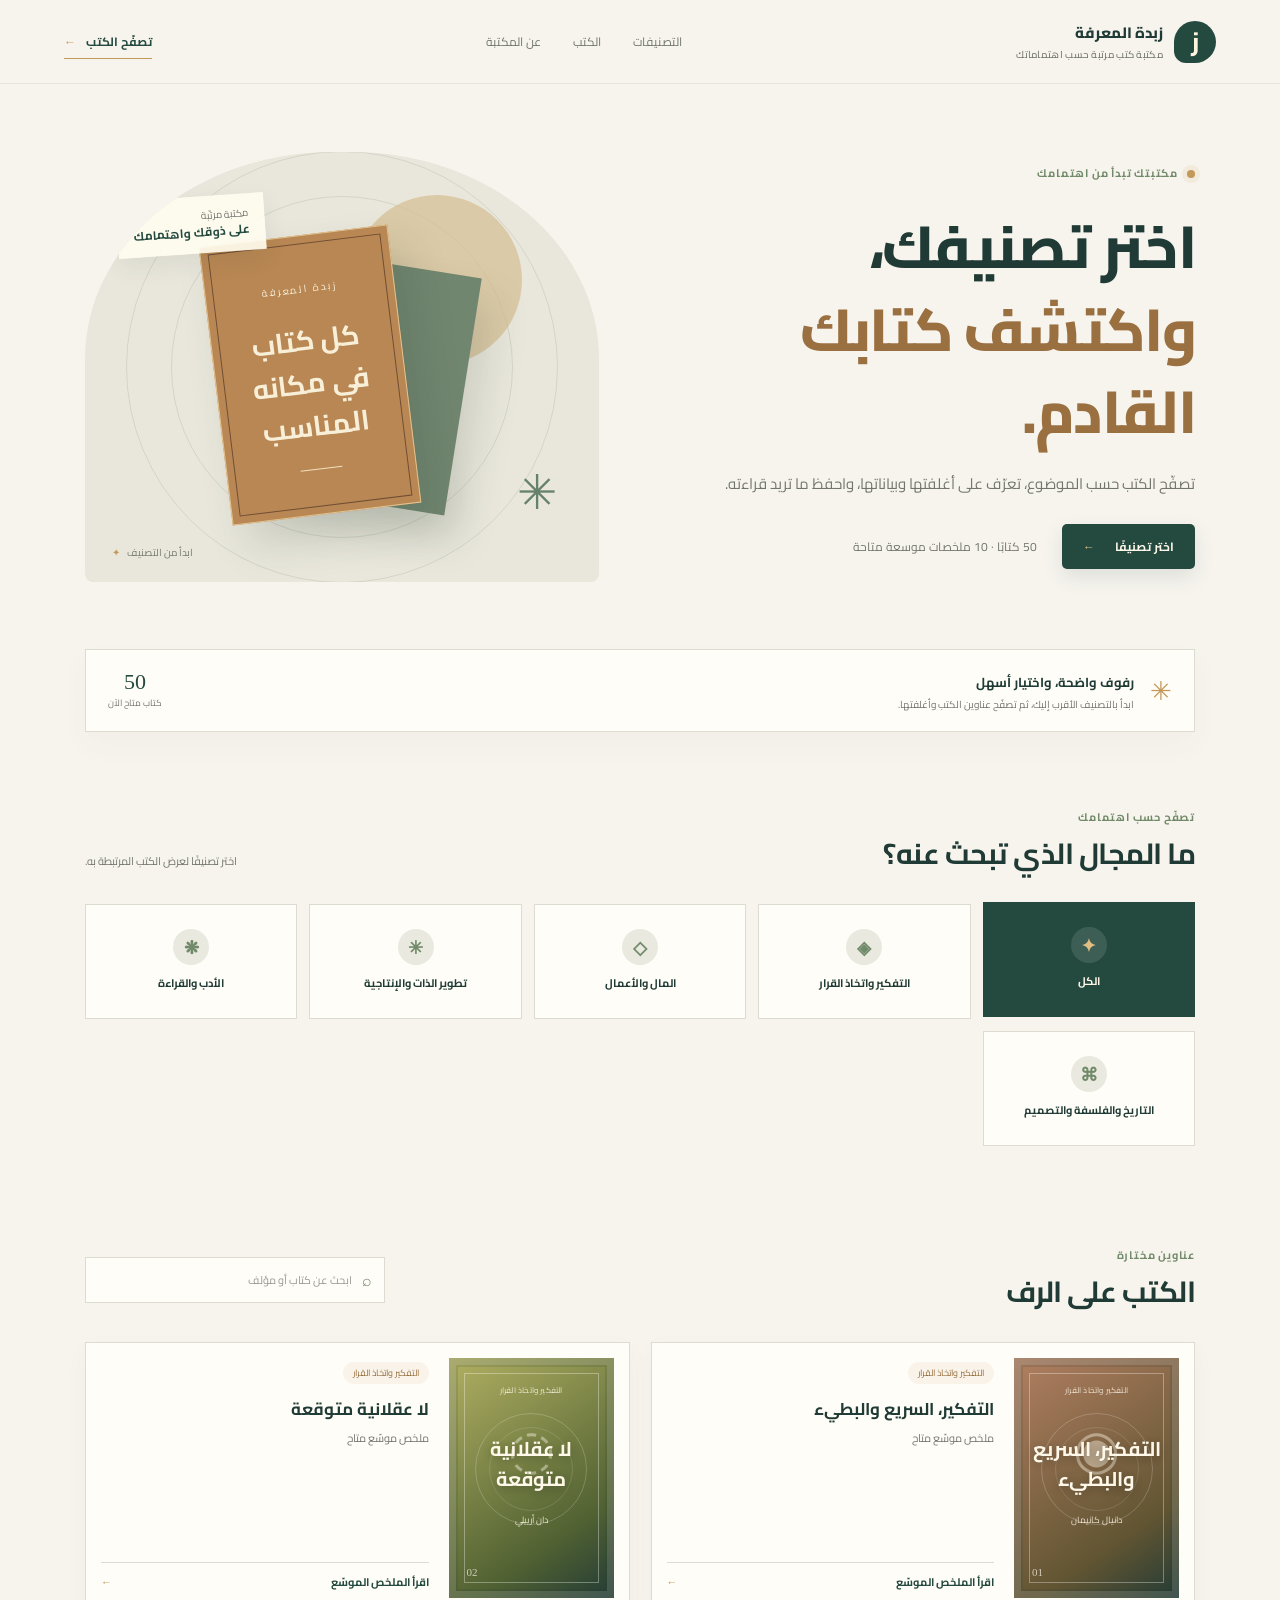
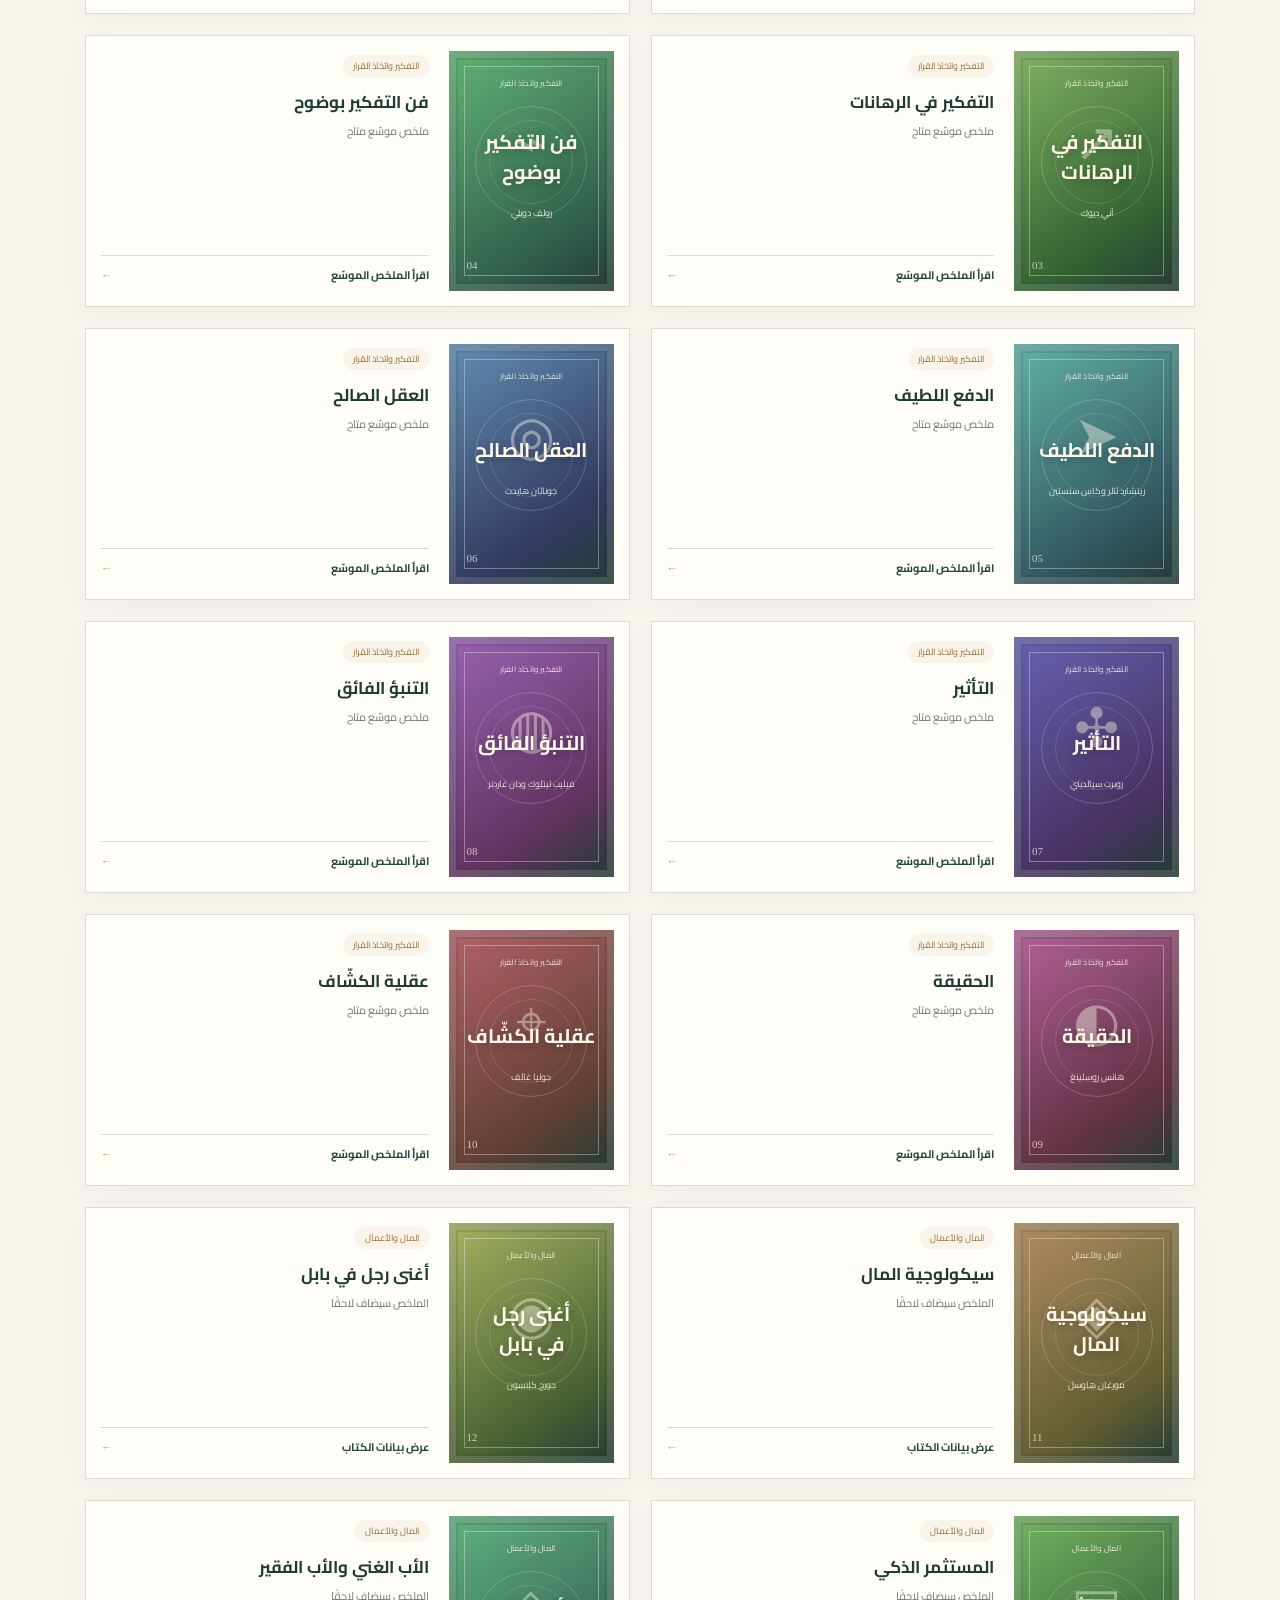
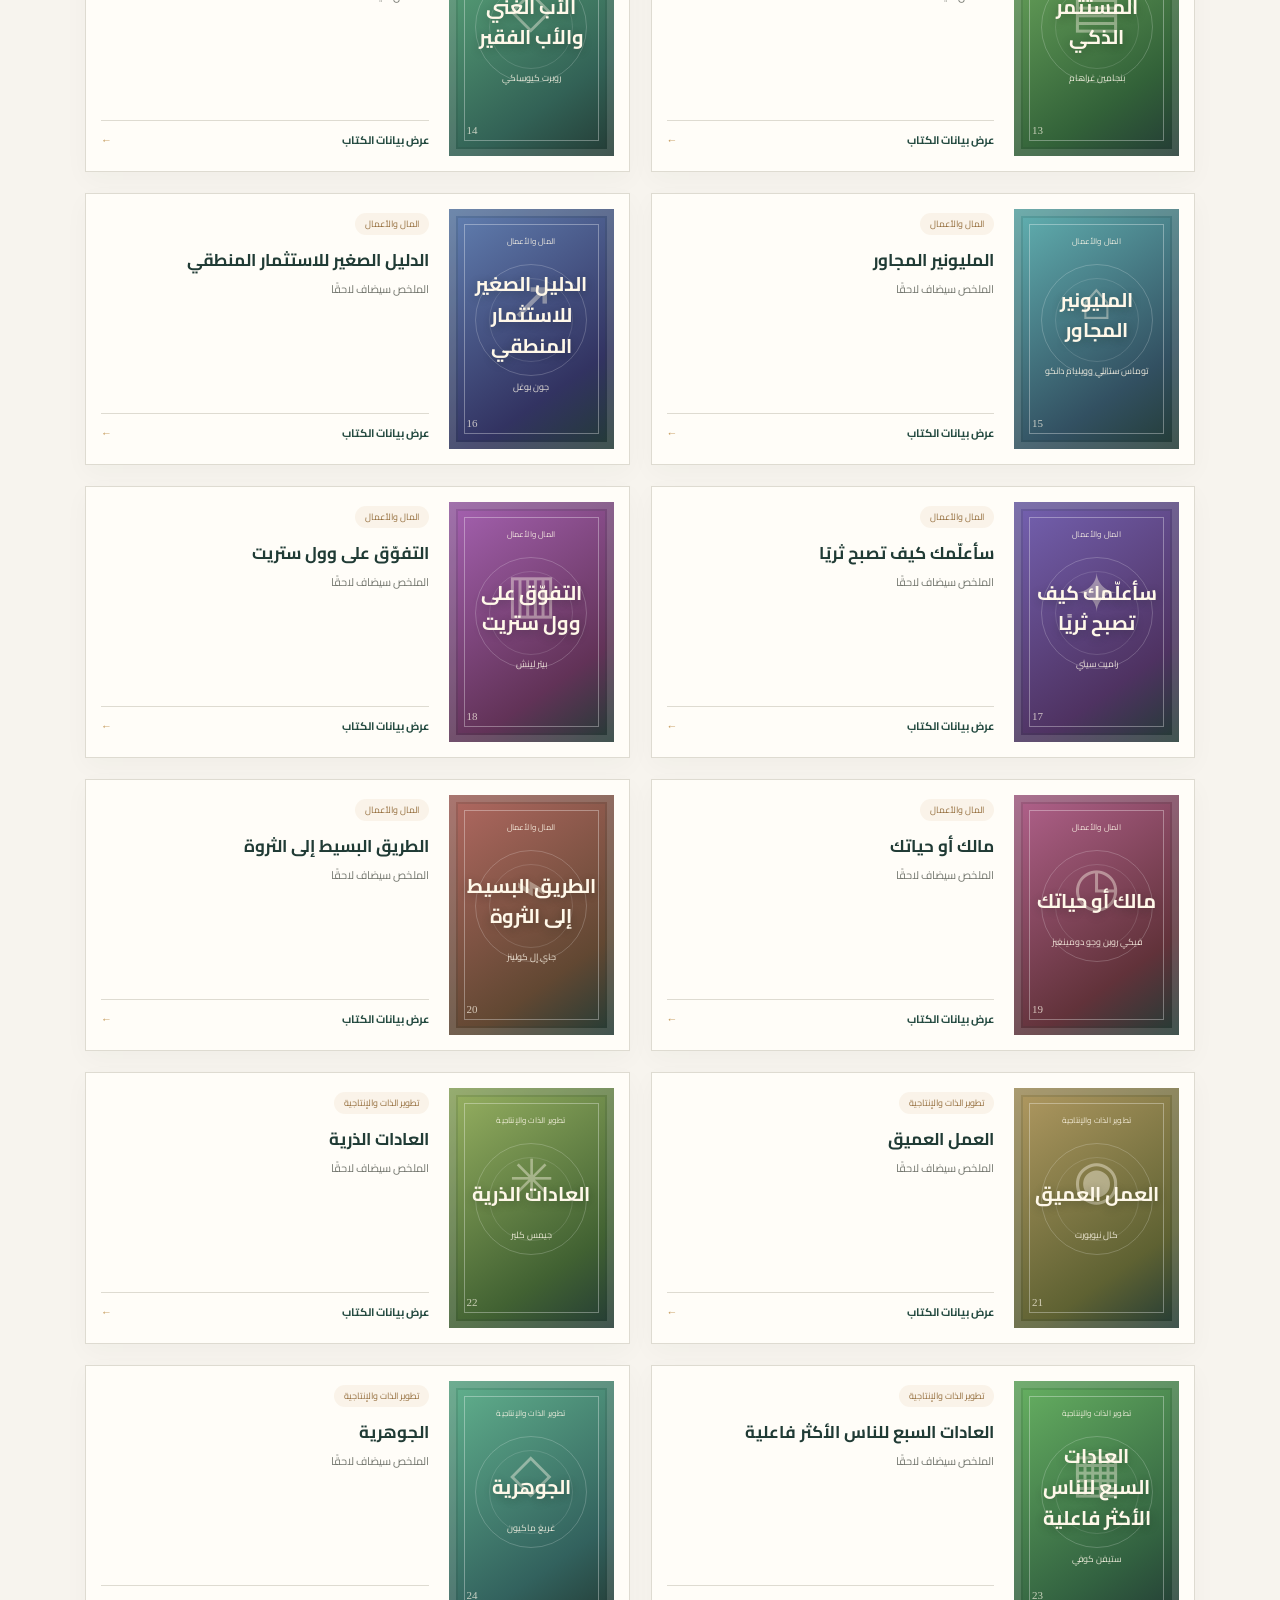
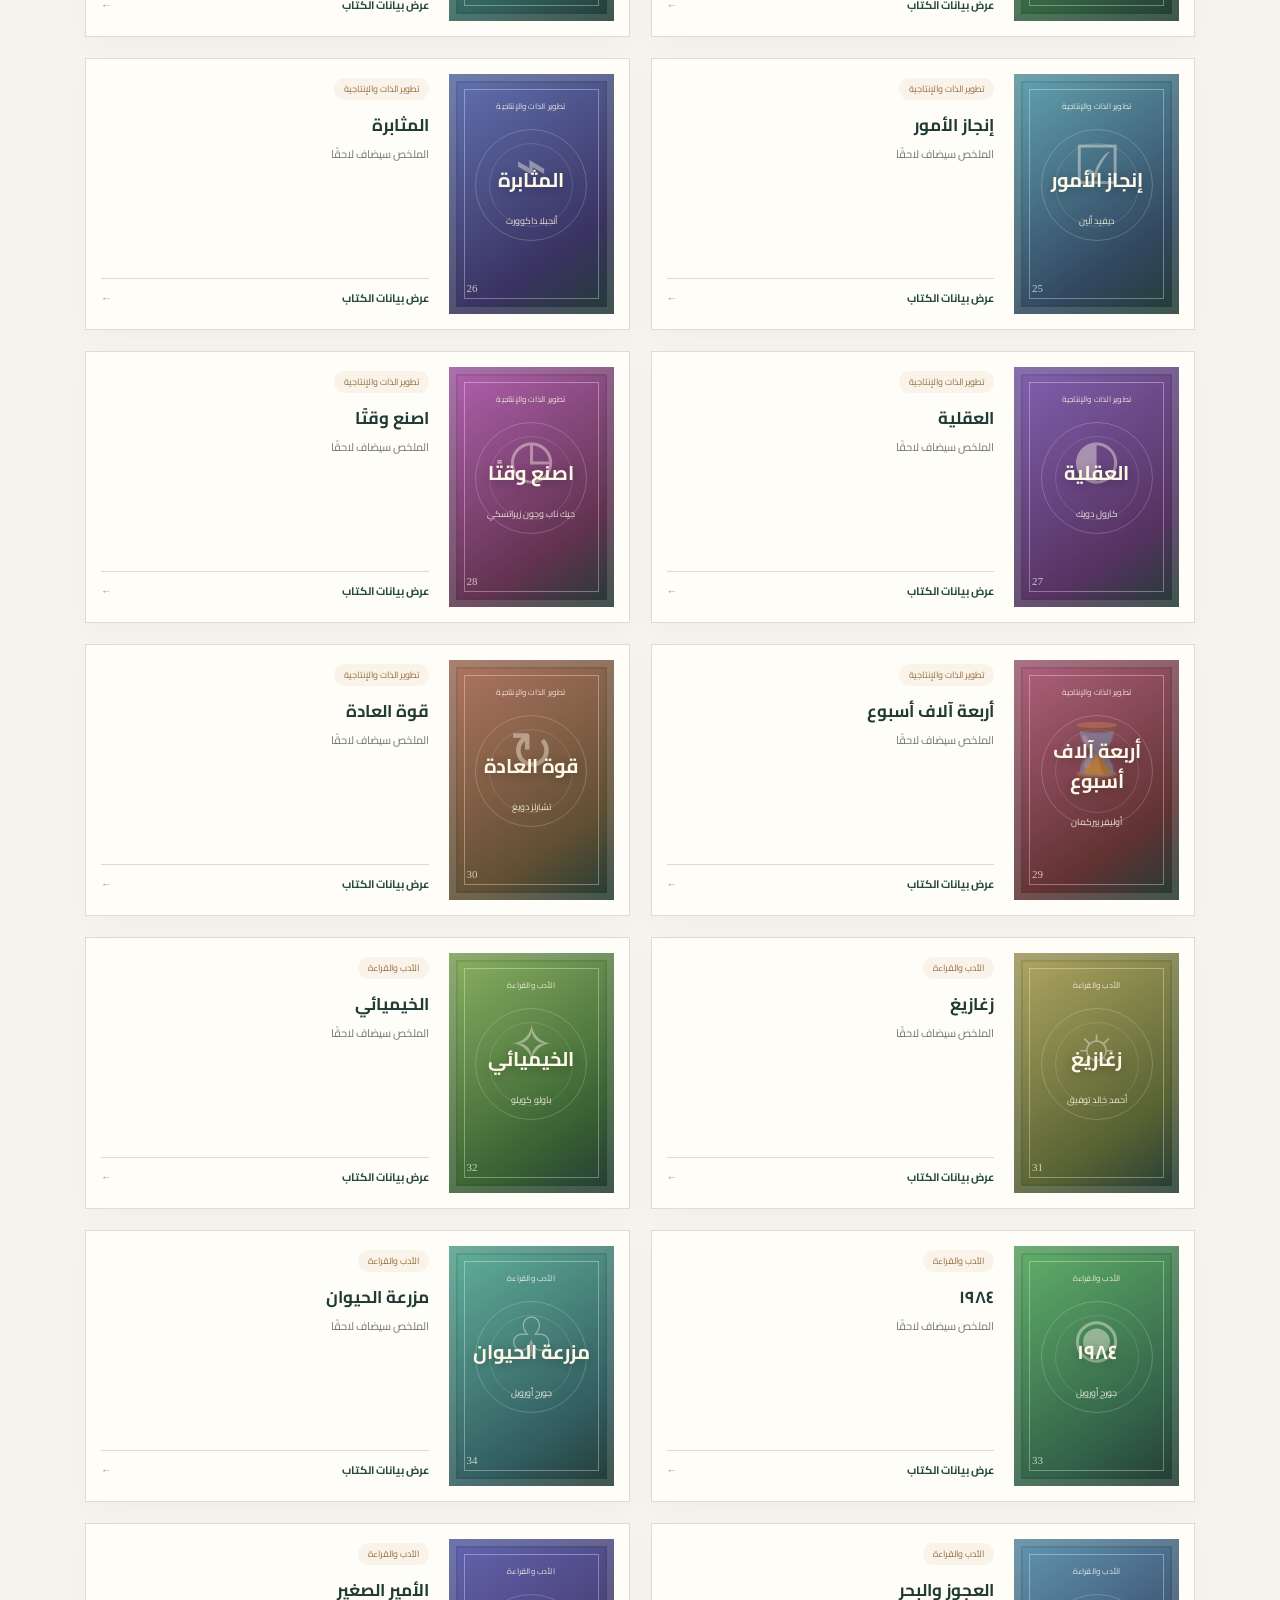
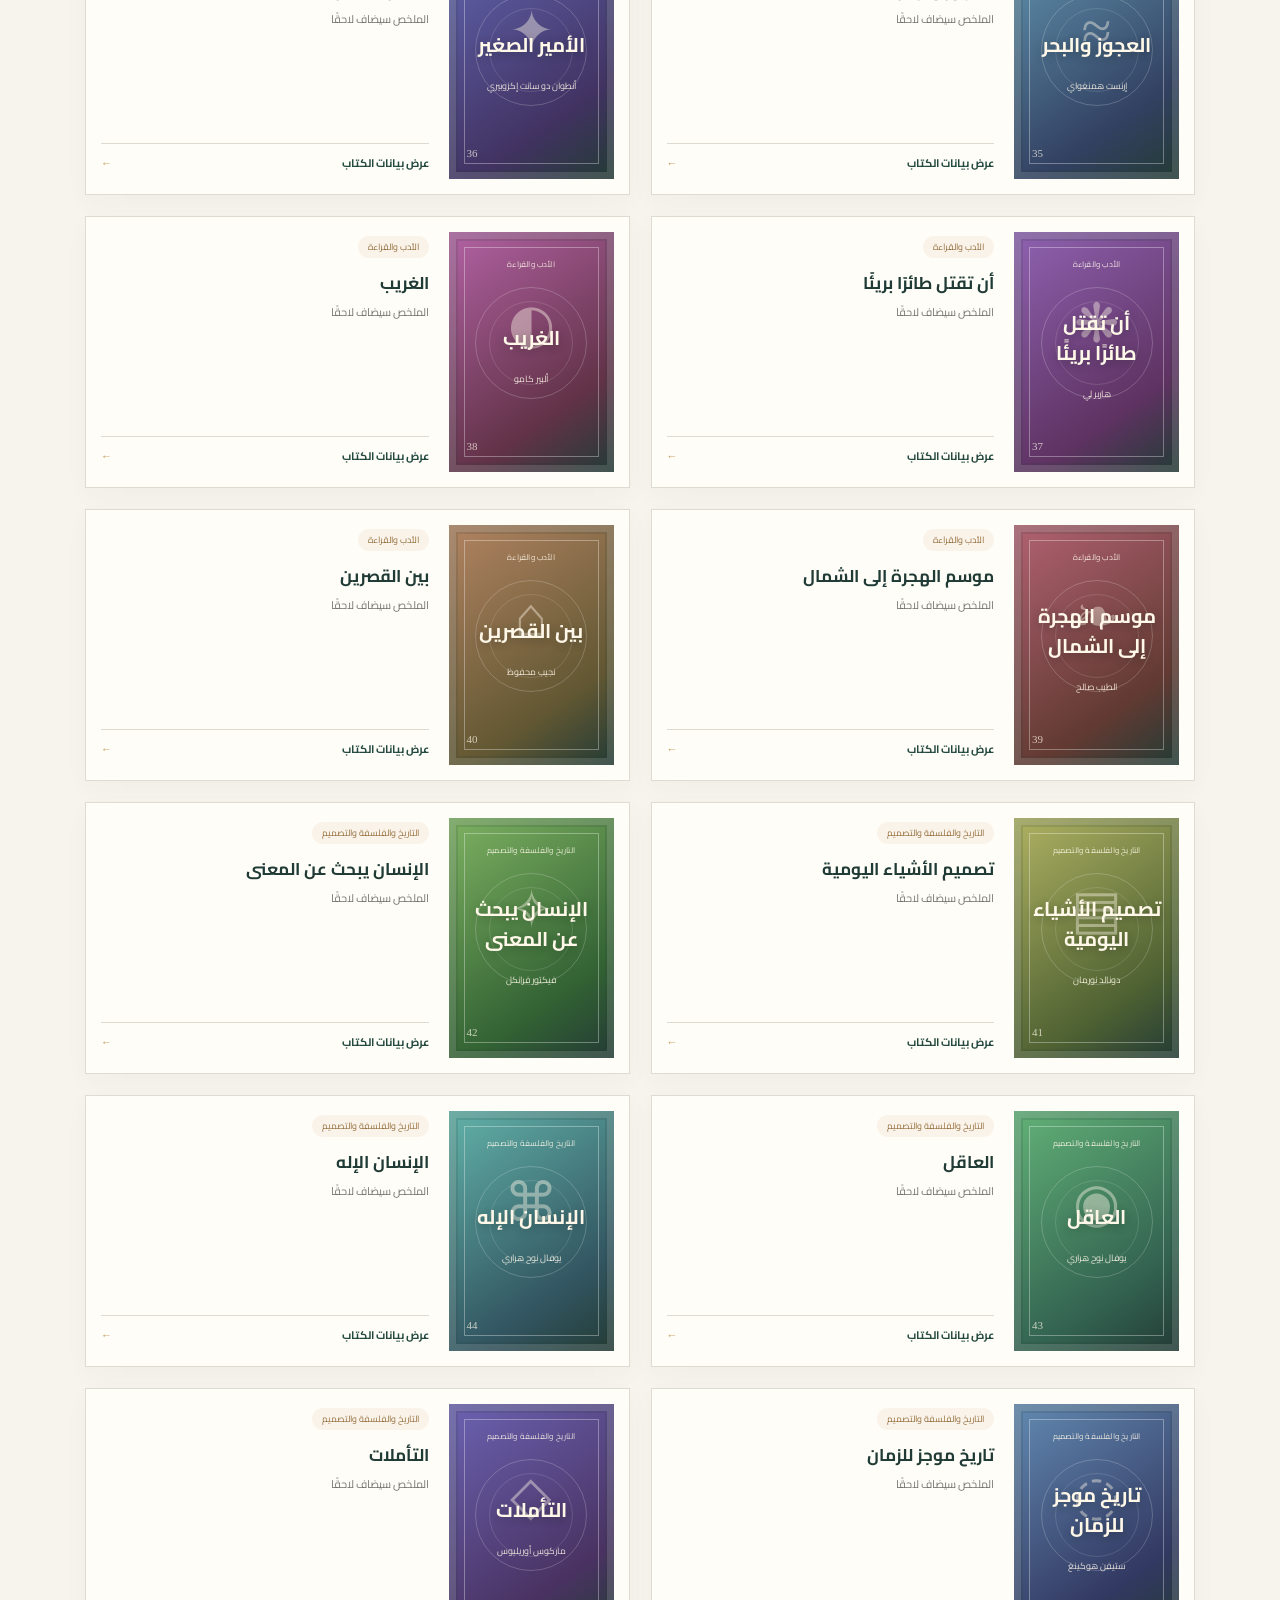
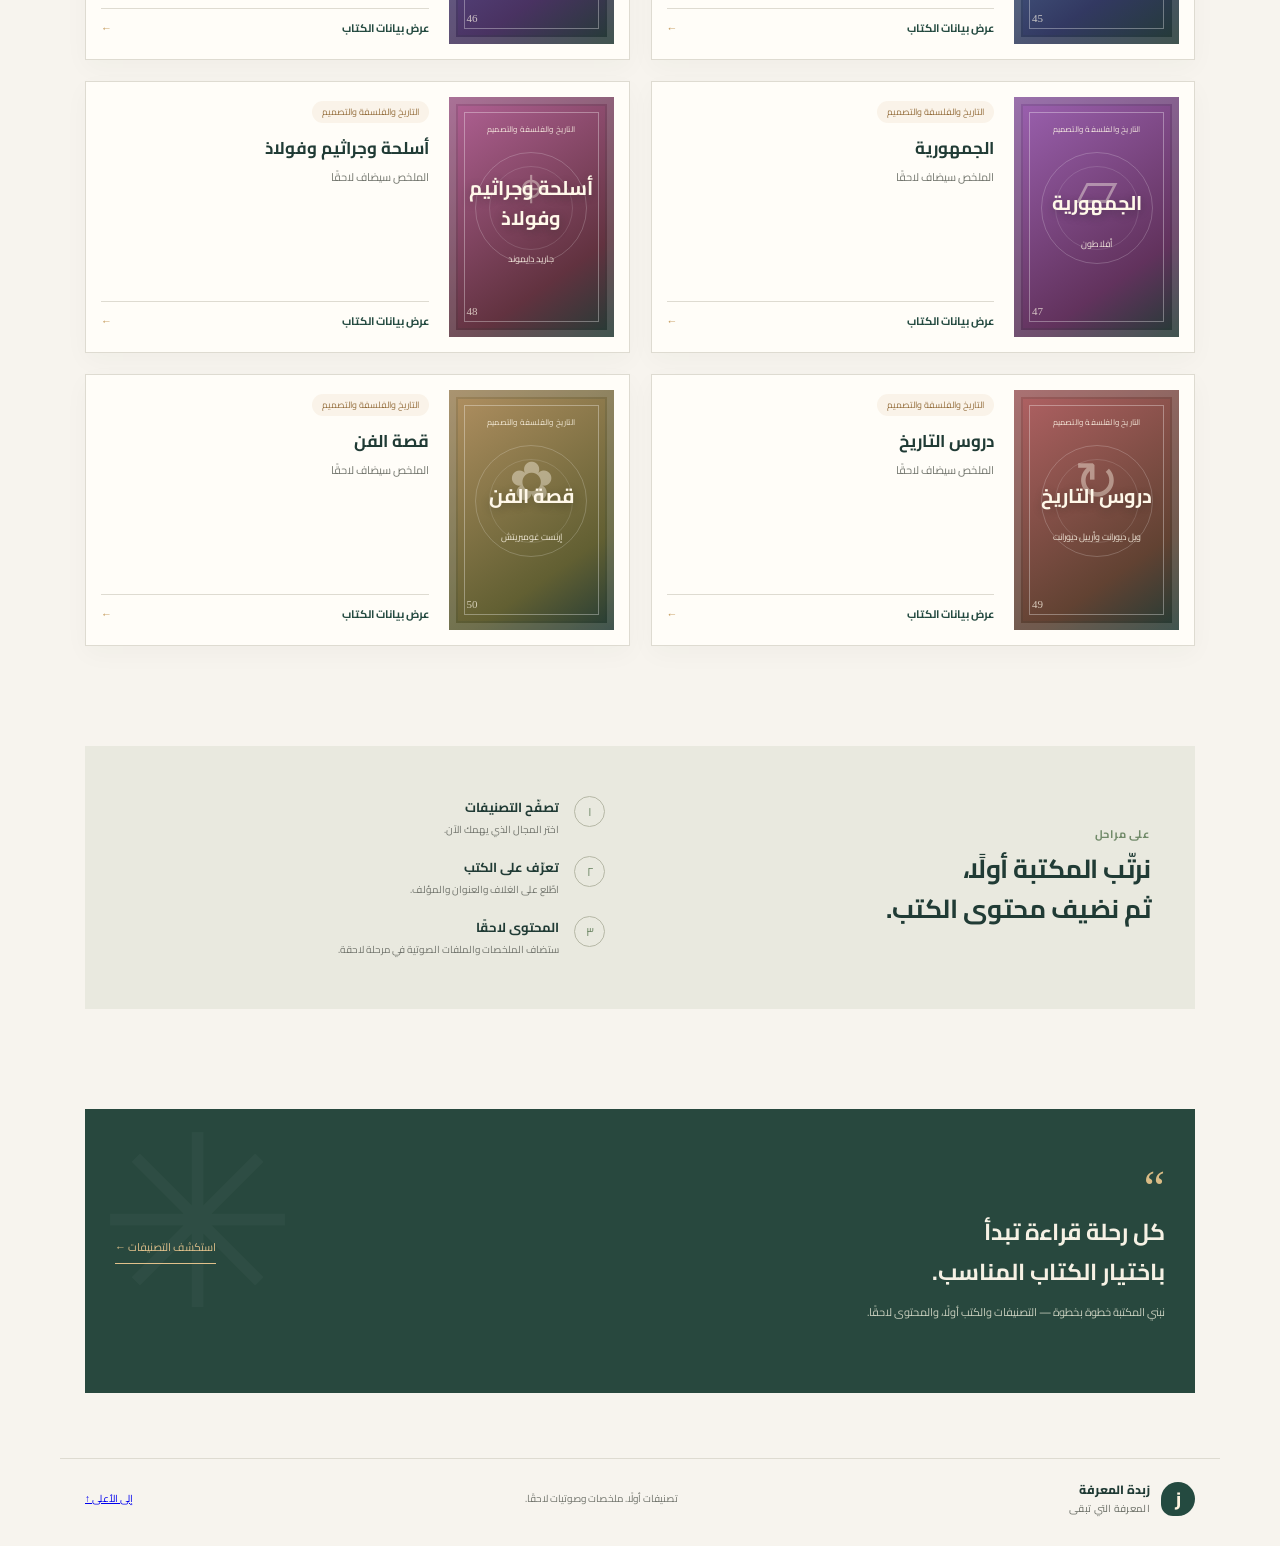
==== index.html @ 7c3dcce1 "Show completed first-category summaries" ====
<!doctype html>
<html lang="ar" dir="rtl">
<head>
<meta charset="utf-8"><meta name="viewport" content="width=device-width, initial-scale=1">
<meta name="theme-color" content="#f7f4ee"><meta name="description" content="تصفّح الكتب حسب التصنيف. مكتبة تضم 50 كتابًا، مع خلاصات موسعة ومساحات للتعلّم والتطبيق.">
<title>زبدة المعرفة | مكتبة الكتب</title><link rel="stylesheet" href="new-version/style.css?v=7">
</head>
<body>
<header class="site-header"><a class="brand" href="#" aria-label="زبدة المعرفة"><span class="brand-icon">ز</span><span>زبدة المعرفة<small>مكتبة كتب مرتبة حسب اهتماماتك</small></span></a><nav><a href="#categories">التصنيفات</a><a href="#library">الكتب</a><a href="#about">عن المكتبة</a></nav><a class="header-cta" href="#categories">تصفّح الكتب <span>←</span></a></header>
<main>
<section class="hero catalog-hero"><div class="hero-copy"><div class="eyebrow"><i></i> مكتبتك تبدأ من اهتمامك</div><h1>اختر تصنيفك،<br><em>واكتشف كتابك القادم.</em></h1><p>تصفّح الكتب حسب الموضوع، تعرّف على أغلفتها وبياناتها، واحفظ ما تريد قراءته.</p><div class="hero-actions"><a class="button primary" href="#categories">اختر تصنيفًا <span>←</span></a><span class="quiet-link">50 كتابًا · 10 ملخصات موسعة متاحة</span></div></div><div class="hero-visual" aria-label="كتب مصنّفة"><div class="sun"></div><div class="floating-note">مكتبة مرتّبة<br><b>على ذوقك واهتمامك</b></div><div class="book book-back"><span>اكتشف فكرة جديدة</span></div><div class="book book-front"><small>زبدة المعرفة</small><b>كل كتاب<br>في مكانه<br>المناسب</b><i></i></div><div class="plant">✳</div><div class="visual-caption">ابدأ من التصنيف <span>✦</span></div></div></section>
<section class="catalog-intro"><span class="intro-mark">✳</span><div><b>رفوف واضحة، واختيار أسهل</b><p>ابدأ بالتصنيف الأقرب إليك، ثم تصفّح عناوين الكتب وأغلفتها.</p></div><span class="catalog-count"><strong id="booksCount">50</strong><small>كتاب متاح الآن</small></span></section>
<section id="categories" class="categories section"><div class="section-heading"><div><div class="eyebrow">تصفّح حسب اهتمامك</div><h2>ما المجال الذي تبحث عنه؟</h2></div><p>اختر تصنيفًا لعرض الكتب المرتبطة به.</p></div><div id="categoryFilters" class="category-filters"></div></section>
<section id="catalogSection" class="library section"><div class="section-heading library-heading"><div><div class="eyebrow">عناوين مختارة</div><h2>الكتب على الرف</h2></div><label class="search-box"><span>⌕</span><input id="searchBooks" type="search" placeholder="ابحث عن كتاب أو مؤلف" aria-label="ابحث عن كتاب أو مؤلف"></label></div><div id="bookGrid" class="book-grid"></div></section>
<section id="method" class="method section"><div class="method-title"><div class="eyebrow">على مراحل</div><h2>نرتّب المكتبة أولًا،<br>ثم نضيف محتوى الكتب.</h2></div><div class="steps"><article><span>١</span><div><h3>تصفّح التصنيفات</h3><p>اختر المجال الذي يهمك الآن.</p></div></article><article><span>٢</span><div><h3>تعرّف على الكتب</h3><p>اطّلع على الغلاف والعنوان والمؤلف.</p></div></article><article><span>٣</span><div><h3>المحتوى لاحقًا</h3><p>ستضاف الملخصات والملفات الصوتية في مرحلة لاحقة.</p></div></article></div></section>
<section id="bookDetail" class="detail section hidden"><button id="backBtn" class="back">→ العودة إلى الكتب</button><div id="detailContent"></div></section>
<section id="about" class="closing"><div><span>“</span><h2>كل رحلة قراءة تبدأ<br>باختيار الكتاب المناسب.</h2><p>نبني المكتبة خطوة بخطوة — التصنيفات والكتب أولًا، والمحتوى لاحقًا.</p></div><a href="#categories">استكشف التصنيفات ←</a></section>
</main><footer><a class="brand" href="#"><span class="brand-icon">ز</span><span>زبدة المعرفة<small>المعرفة التي تبقى</small></span></a><span>تصنيفات أولًا. ملخصات وصوتيات لاحقًا.</span><a href="#">إلى الأعلى ↑</a></footer><script src="new-version/app.js?v=8"></script></body></html>
---- new-version/style.css ----
@import url('https://fonts.googleapis.com/css2?family=Cairo:wght@400;500;600;700;800;900&display=swap');
:root{--paper:#f7f4ee;--ink:#203b35;--forest:#244a40;--moss:#718a69;--gold:#c39858;--rose:#d9b6a1;--muted:#72756d;--line:#dedbd1;--white:#fffdf8}
*{box-sizing:border-box}html{scroll-behavior:smooth}body{margin:0;background:var(--paper);color:var(--ink);font-family:'Cairo',Tahoma,sans-serif;line-height:1.75}.site-header{height:84px;padding:0 max(calc((100vw - 1160px)/2),5vw);display:flex;align-items:center;justify-content:space-between;background:#f7f4eef2;border-bottom:1px solid #dedbd199;position:sticky;top:0;z-index:5;backdrop-filter:blur(14px)}.brand{display:flex;align-items:center;gap:11px;text-decoration:none;color:var(--ink);font-weight:800;font-size:15px}.brand small{display:block;font-size:10px;font-weight:500;color:var(--muted);letter-spacing:.3px}.brand-icon{width:42px;height:42px;border-radius:50% 50% 50% 12px;background:var(--forest);color:#fff4df;display:grid;place-items:center;font-size:24px}.site-header nav{display:flex;gap:32px}.site-header nav a,.quiet-link{font-size:12px;color:var(--muted);text-decoration:none}.site-header nav a:hover,.quiet-link:hover{color:var(--forest)}.header-cta{font-size:12px;font-weight:700;color:var(--forest);text-decoration:none;border-bottom:1px solid var(--gold);padding:6px 0}.header-cta span{margin-right:7px;color:var(--gold)}main{max-width:1160px;margin:auto;padding:0 25px}.hero{min-height:560px;display:grid;grid-template-columns:1.04fr .96fr;align-items:center;gap:40px;padding:55px 0 50px}.eyebrow{font-size:11px;color:var(--moss);font-weight:700;letter-spacing:.8px}.hero .eyebrow{display:flex;align-items:center;gap:9px}.hero .eyebrow i{width:8px;height:8px;border-radius:50%;background:var(--gold);box-shadow:0 0 0 5px #c398581c}.hero h1{font-size:clamp(36px,5vw,59px);line-height:1.4;letter-spacing:-1.7px;margin:23px 0 12px;font-weight:800}.hero h1 em{font-style:normal;color:#9a7040}.hero-copy>p{font-size:15px;line-height:2;color:var(--muted);max-width:470px}.hero-actions{display:flex;align-items:center;gap:25px;margin-top:25px}.button{display:inline-flex;align-items:center;gap:20px;text-decoration:none;padding:12px 21px;border-radius:5px;font-size:12px;font-weight:700}.button.primary{background:var(--forest);color:#fff8ea;box-shadow:0 8px 20px #244a401e}.button.primary span{color:#e1bd82}.hero-note{display:flex;align-items:center;gap:12px;font-size:10px;color:var(--muted);margin-top:34px}.avatars{direction:ltr;display:flex;align-items:center;justify-content:center;width:76px;height:29px;border-radius:20px;background:#e8e4d8;color:var(--forest);font-weight:800;letter-spacing:4px;padding-left:4px}.hero-visual{height:430px;position:relative;display:grid;place-items:center;overflow:hidden;background:#e9e7dc;border-radius:48% 48% 8px 8px}.hero-visual:before,.hero-visual:after{content:"";position:absolute;border:1px solid #84917b38;border-radius:50%}.hero-visual:before{width:340px;height:340px}.hero-visual:after{width:430px;height:430px}.sun{position:absolute;width:170px;height:170px;border-radius:50%;background:#d5bd8e;right:15%;top:10%;opacity:.67}.book{position:absolute;box-shadow:15px 23px 40px #253b3226;display:flex;flex-direction:column}.book-back{height:240px;width:165px;transform:translate(40px,17px) rotate(9deg);background:#71866f;color:#f5efd9;align-items:center;justify-content:end;padding:20px;font-size:10px}.book-front{height:280px;width:190px;transform:translate(-32px,8px) rotate(-7deg);background:#b88753;color:#f8efd9;align-items:center;justify-content:center;text-align:center;border:1px solid #e2c391;outline:1px solid #704e34;outline-offset:-9px}.book-front small{font-size:10px;letter-spacing:2px;margin-bottom:21px}.book-front b{font-size:28px;line-height:1.55}.book-front i{width:42px;height:1px;background:#f2dfbd;margin-top:20px}.floating-note{position:absolute;z-index:2;top:45px;left:32px;background:#fffdf0e8;padding:12px 16px;font-size:10px;color:var(--muted);line-height:1.5;box-shadow:0 9px 25px #26372d13;transform:rotate(-4deg)}.floating-note b{color:var(--forest);font-size:12px}.plant{position:absolute;bottom:49px;right:42px;color:#66816c;font-size:48px;z-index:2}.visual-caption{position:absolute;bottom:20px;left:27px;font-size:10px;color:#777b6e}.visual-caption span{color:var(--gold);margin-right:5px}.quick-stats{position:relative;display:grid;grid-template-columns:repeat(3,1fr);background:var(--white);border:1px solid var(--line);padding:18px 22px;margin-bottom:100px;box-shadow:0 12px 30px #4a443509}.quick-stats>div{display:flex;align-items:center;justify-content:center;gap:13px;border-left:1px solid var(--line)}.quick-stats>div:last-of-type{border:0}.quick-stats b{font-size:14px;color:var(--forest)}.quick-stats span:not(.stat-mark){font-size:11px;color:var(--muted)}.stat-mark{position:absolute;right:-15px;top:-22px;color:var(--gold);font-size:27px}.section{margin:0 0 100px}.section-heading{display:flex;justify-content:space-between;align-items:end;margin-bottom:27px}.section-heading h2,.method h2{font-size:29px;line-height:1.55;margin:5px 0 0;letter-spacing:-.5px}.section-heading>p{font-size:11px;color:var(--muted);max-width:260px;margin:0 0 5px}.book-grid{display:grid;grid-template-columns:1fr 1fr;gap:21px}.book-card{display:grid;grid-template-columns:180px 1fr;gap:22px;padding:17px;background:var(--white);border:1px solid var(--line);box-shadow:0 8px 24px #26372d08}.book-cover{height:240px;position:relative;display:flex;flex-direction:column;align-items:center;justify-content:center;text-align:center;overflow:hidden;color:#f5eddb;box-shadow:inset 0 0 0 7px #fff2}.cover-money{background:linear-gradient(155deg,#bd955c,#625139 65%,#3c3e32)}.cover-zagh{background:linear-gradient(150deg,#a6ab7b,#526654 60%,#34473f)}.cover-label{position:absolute;top:16px;font-size:9px;letter-spacing:1px}.book-cover b{font-size:25px;line-height:1.5;z-index:1}.book-cover small{font-size:9px;margin-top:8px}.cover-art{position:absolute;top:40px;font-size:65px;opacity:.2;line-height:1}.cover-num{position:absolute;bottom:11px;left:13px;font:10px Georgia,serif;opacity:.65}.book-text{display:flex;flex-direction:column;align-items:flex-start;padding:4px 0}.pill{font-size:9px;padding:3px 10px;background:#c3985818;color:#956f3e;border-radius:30px}.pill.green{background:#718a6918;color:#60765a}.book-text h3{font-size:17px;margin:11px 0 4px}.book-text>p{font-size:11px;line-height:1.9;color:var(--muted);margin:0}.book-meta{display:flex;flex-wrap:wrap;gap:12px;margin-top:auto;color:#808177;font-size:9px;padding-top:12px}.read-button{width:100%;margin-top:13px;padding:9px 0 2px;border:0;border-top:1px solid var(--line);text-align:right;background:none;font:700 11px 'Cairo';color:var(--forest);cursor:pointer}.read-button span{float:left;color:var(--gold)}.method{display:grid;grid-template-columns:1fr 1fr;gap:70px;align-items:center;padding:50px 45px;background:#e9e9df}.method h2{font-size:26px}.steps{display:grid;gap:18px}.steps article{display:flex;gap:15px;align-items:flex-start}.steps article>span{width:31px;height:31px;border:1px solid #b6b8a6;color:#718a69;border-radius:50%;display:grid;place-items:center;font-size:12px;flex:none}.steps h3{font-size:13px;margin:0 0 2px}.steps p{font-size:10px;color:var(--muted);margin:0}.closing{margin:100px 0 65px;padding:60px 30px;background:#28483e;color:#f6f1e4;display:flex;align-items:center;justify-content:space-between;gap:24px;position:relative;overflow:hidden}.closing:after{content:"✳";position:absolute;font-size:240px;color:#ffffff08;left:12px;top:-100px}.closing>div{position:relative;z-index:1}.closing>div>span{font:48px Georgia;color:#d9bb85;line-height:.8}.closing h2{font-size:23px;line-height:1.75;margin:0}.closing p{font-size:11px;color:#cad0bf}.closing>a{position:relative;z-index:1;text-decoration:none;color:#e1c18b;font-size:11px;border-bottom:1px solid #e1c18b;padding-bottom:6px;white-space:nowrap}footer{max-width:1160px;margin:auto;padding:20px 25px 28px;border-top:1px solid var(--line);display:flex;align-items:center;justify-content:space-between;color:var(--muted);font-size:10px}footer .brand{font-size:12px}footer .brand-icon{width:34px;height:34px;font-size:18px}.detail{padding:0 0 50px}.hidden{display:none!important}.back{background:none;border:0;color:var(--forest);font:700 12px 'Cairo';cursor:pointer}.detail-hero{display:grid;grid-template-columns:180px 1fr;gap:25px;align-items:center}.detail-hero .book-cover{height:240px}.detail-hero h2{font-size:28px}.detail-hero p,.detail-section p{color:var(--muted);font-size:13px}.detail-section{background:var(--white);border:1px solid var(--line);padding:20px;margin:14px 0}.detail-section h3{font-size:16px}.idea{display:flex;justify-content:space-between;align-items:center;border-top:1px solid var(--line);gap:14px;padding:13px 0;font-size:12px}.idea button{border:1px solid #cad1c2;background:none;color:var(--forest);border-radius:20px;padding:5px 12px;font:10px 'Cairo';white-space:nowrap;cursor:pointer}
@media(max-width:800px){.site-header{padding:0 17px;height:72px}.site-header nav{gap:12px}.site-header nav a{font-size:10px}.header-cta{display:none}main{padding:0 17px}.hero{grid-template-columns:1fr;gap:24px;padding-top:30px}.hero-copy{grid-row:2}.hero-visual{grid-row:1;height:340px}.hero h1{font-size:40px}.quick-stats{margin-bottom:68px;padding:14px 5px}.quick-stats>div{gap:5px;flex-direction:column}.section-heading{display:block}.section-heading>p{margin-top:8px}.book-grid{grid-template-columns:1fr}.book-card{grid-template-columns:140px 1fr;gap:15px;padding:12px}.book-cover{height:210px}.book-cover b{font-size:21px}.method{grid-template-columns:1fr;gap:25px;padding:30px 22px}.closing{padding:38px 22px;display:block}.closing>a{display:inline-block;margin-top:15px}footer{padding-left:17px;padding-right:17px;gap:12px;flex-wrap:wrap}.detail-hero{grid-template-columns:120px 1fr;gap:15px}.detail-hero .book-cover{height:190px}.idea{align-items:flex-start;flex-direction:column}}
@media(max-width:430px){.site-header nav a:nth-child(2){display:none}.brand{font-size:13px}.hero h1{font-size:35px}.hero-visual{height:300px}.quick-stats span:not(.stat-mark){font-size:9px}.book-card{grid-template-columns:115px 1fr;gap:12px}.book-cover{height:185px}.book-cover b{font-size:19px}.book-meta{gap:5px;font-size:8px}}

/* Category-first library */
.catalog-intro{position:relative;display:flex;align-items:center;gap:16px;background:var(--white);border:1px solid var(--line);padding:17px 22px;margin:5px 0 76px;box-shadow:0 12px 30px #4a443509}.intro-mark{color:var(--gold);font-size:26px}.catalog-intro b{font-size:13px}.catalog-intro p{font-size:10px;color:var(--muted);margin:1px 0 0}.catalog-count{margin-right:auto;text-align:center;display:flex;flex-direction:column}.catalog-count strong{font:22px Georgia;color:var(--forest)}.catalog-count small{font-size:9px;color:var(--muted)}
.category-filters{display:grid;grid-template-columns:repeat(5,1fr);gap:12px}.category-chip{min-height:115px;padding:15px 10px;border:1px solid var(--line);background:var(--white);color:var(--ink);font:700 11px 'Cairo';cursor:pointer;transition:.2s;display:flex;flex-direction:column;align-items:center;justify-content:center;gap:8px;text-align:center}.category-chip>span{width:36px;height:36px;border-radius:50%;display:grid;place-items:center;background:#e9e9df;color:var(--moss);font-size:18px}.category-chip:hover,.category-chip.active{background:var(--forest);border-color:var(--forest);color:#fff7e8;transform:translateY(-2px)}.category-chip.active>span,.category-chip:hover>span{background:#ffffff1c;color:#e1bd82}
.library-heading{align-items:center}.search-box{width:min(300px,42%);display:flex;align-items:center;gap:8px;background:var(--white);border:1px solid var(--line);padding:8px 12px;color:var(--moss)}.search-box input{width:100%;border:0;outline:0;background:transparent;color:var(--ink);font:11px 'Cairo'}.search-box input::placeholder{color:#99998f}
.book-card{grid-template-columns:165px 1fr;gap:20px;padding:15px}.book-cover{border:0;width:100%;cursor:pointer;font-family:'Cairo',Tahoma,sans-serif}.book-status{font-size:10px;color:var(--muted);margin:0}.read-button{margin-top:auto}.empty-books{grid-column:1/-1;padding:35px;text-align:center;color:var(--muted);border:1px dashed var(--line);font-size:12px}
.book-detail-card{display:grid;grid-template-columns:190px 1fr;gap:28px;align-items:center;background:var(--white);border:1px solid var(--line);padding:24px}.book-detail-card .book-cover{height:250px}.book-detail-card h2{font-size:27px}.book-detail-card p{font-size:12px;color:var(--muted)}.coming-soon{border:1px dashed #c7c8b7;padding:15px;color:var(--muted);font-size:11px}.coming-soon strong{color:var(--gold)}
@media(max-width:800px){.catalog-intro{margin-bottom:55px;padding:14px}.category-filters{grid-template-columns:repeat(3,1fr);gap:8px}.category-chip{min-height:95px;font-size:10px}.book-card{grid-template-columns:140px 1fr;gap:14px;padding:11px}}
@media(max-width:430px){.catalog-intro p{font-size:9px}.category-filters{grid-template-columns:repeat(2,1fr)}.category-chip{min-height:88px}.book-card{grid-template-columns:115px 1fr;gap:11px}.search-box{width:100%;margin-top:12px}.book-detail-card{grid-template-columns:110px 1fr;gap:15px;padding:13px}.book-detail-card .book-cover{height:175px}.book-detail-card h2{font-size:20px}.catalog-count{margin-right:5px}}

/* Covers and editorial summary panels for the 50-book collection */
.cover-artwork{isolation:isolate;position:relative;display:flex;flex-direction:column;justify-content:center;align-items:center;gap:8px;padding:36px 13px 30px;background:linear-gradient(145deg,hsl(var(--hue) 34% 54%),hsl(calc(var(--hue) + 22) 32% 29%) 72%,#233b35);color:#fff8e9;box-shadow:inset 0 0 0 7px #fff2,inset 0 0 0 9px #233b3525;cursor:pointer}
.cover-artwork:before{content:"";position:absolute;inset:15px;border:1px solid #fff5;z-index:-1}
.cover-orbit{position:absolute;width:112px;height:112px;border:1px solid #fff3;border-radius:50%;top:23%;left:50%;transform:translateX(-50%);z-index:-1}
.cover-orbit:after{content:"";position:absolute;inset:13px;border:1px solid #fff2;border-radius:50%}
.cover-mark{position:absolute;top:27%;font:54px Georgia,serif;line-height:1;opacity:.42}
.cover-label{position:absolute;top:25px;left:10px;right:10px;font-size:8px;letter-spacing:.2px;opacity:.86}
.cover-artwork b{position:relative;max-width:100%;font-size:clamp(15px,1.55vw,22px);line-height:1.55;text-wrap:balance;text-shadow:0 2px 10px #17231c55}
.cover-artwork small{position:relative;font-size:9px;opacity:.88}
.cover-num{position:absolute;bottom:20px;left:18px;font:11px Georgia,serif;opacity:.72}
.book-card .cover-artwork{height:240px}
.book-detail-card .cover-artwork{height:250px;cursor:default}
.summary-panel{margin-top:20px;padding:18px 20px;background:#f6f4ec;border-right:3px solid var(--gold)}
.summary-panel h3{font-size:13px;margin:14px 0 4px;color:var(--forest)}
.summary-panel p,.summary-panel li{font-size:11px;line-height:1.9;color:var(--muted)}
.summary-panel ul{padding-right:19px;margin:4px 0}
.summary-panel>small{display:block;margin-top:12px;color:#89877d;font-size:9px}
.detail-book-meta .author-line{color:var(--forest);font-weight:700}
@media(max-width:800px){.book-card .cover-artwork{height:210px}.book-detail-card .cover-artwork{height:200px}.cover-mark{font-size:45px}}
@media(max-width:430px){.book-card .cover-artwork{height:185px;padding:31px 8px 26px}.cover-artwork:before{inset:11px}.cover-orbit{width:85px;height:85px}.cover-label{top:19px;font-size:7px}.cover-artwork b{font-size:15px}.cover-artwork small{font-size:8px}.cover-mark{font-size:36px}.cover-num{bottom:14px;left:14px;font-size:9px}.summary-panel{padding:13px}}

/* Personal reflection, discussion and family contribution space */
.reflection-space{margin:22px 0 35px;padding:22px;background:var(--white);border:1px solid var(--line);border-top:3px solid var(--gold)}
.reflection-heading h3{font-size:17px;margin:7px 0 2px;color:var(--forest)}
.reflection-heading p,.reflection-empty{font-size:11px;color:var(--muted)}
.reflection-space label{display:block;margin:15px 0 7px;font-size:12px;font-weight:700;color:var(--forest)}
.reflection-space textarea{display:block;width:100%;margin-top:7px;padding:12px;border:1px solid var(--line);border-radius:3px;background:#fbfaf6;color:var(--ink);font:12px/1.8 'Cairo',Tahoma,sans-serif;resize:vertical;outline-color:var(--gold)}
.reflection-space button{margin-top:9px;padding:8px 17px;border:0;background:var(--forest);color:#fff8e9;font:700 11px 'Cairo',Tahoma,sans-serif;cursor:pointer}
.reflection-divider{height:1px;background:var(--line);margin:22px 0}
.reflection-list{display:grid;gap:9px;margin-top:12px}
.reflection-entry{padding:12px 14px;background:#f6f4ec;border-right:2px solid var(--moss)}
.reflection-entry p{margin:0;color:var(--ink);font-size:12px;white-space:pre-wrap;overflow-wrap:anywhere}
.reflection-entry small{display:block;margin-top:5px;color:var(--muted);font-size:9px}
.reflection-status{min-height:20px;color:var(--moss);font-size:11px}

/* Long-form book summary reading layout */
.summary-panel{margin-top:22px;padding:22px;background:#f6f4ec;border-right:3px solid var(--gold)}
.summary-panel h3{font-size:15px;margin:24px 0 9px;color:var(--forest)}
.summary-panel>h3:first-of-type{margin-top:12px}
.summary-panel>p{font-size:13px;line-height:2.15;color:#555f56;margin:0 0 13px}
.summary-idea{padding:13px 15px;margin:10px 0;background:var(--white);border:1px solid var(--line)}
.summary-idea h4{font-size:13px;margin:0 0 8px;color:var(--forest);display:flex;align-items:flex-start;gap:10px}
.summary-idea h4 span{font:11px Georgia,serif;color:#a47d49;border:1px solid #d9c8a9;border-radius:50%;width:25px;height:25px;flex:none;display:grid;place-items:center}
.summary-idea p{font-size:12px;line-height:2.05;color:#555f56;margin:5px 0}
.summary-idea .idea-example{padding:8px 11px;background:#f6f4ec;border-radius:3px}
.idea-example b{color:var(--forest)}
.summary-panel ol{padding-right:22px;margin:5px 0 16px}
.summary-panel ol li{font-size:12px;line-height:2.05;color:#555f56;padding:2px 0 5px 5px}
.summary-panel>small{display:block;margin-top:18px;color:#89877d;font-size:10px;line-height:1.8}
.summary-source{display:inline-block;margin-top:10px;color:var(--forest);font-size:11px;text-decoration:none;border-bottom:1px solid var(--gold)}
.summary-source:hover{color:#956f3e}
@media(max-width:600px){.summary-panel{padding:15px;margin-top:16px}.summary-panel h3{font-size:14px;margin-top:20px}.summary-panel>p,.summary-idea p{font-size:12px}.summary-idea{padding:11px}.summary-panel ol li{font-size:11px}}
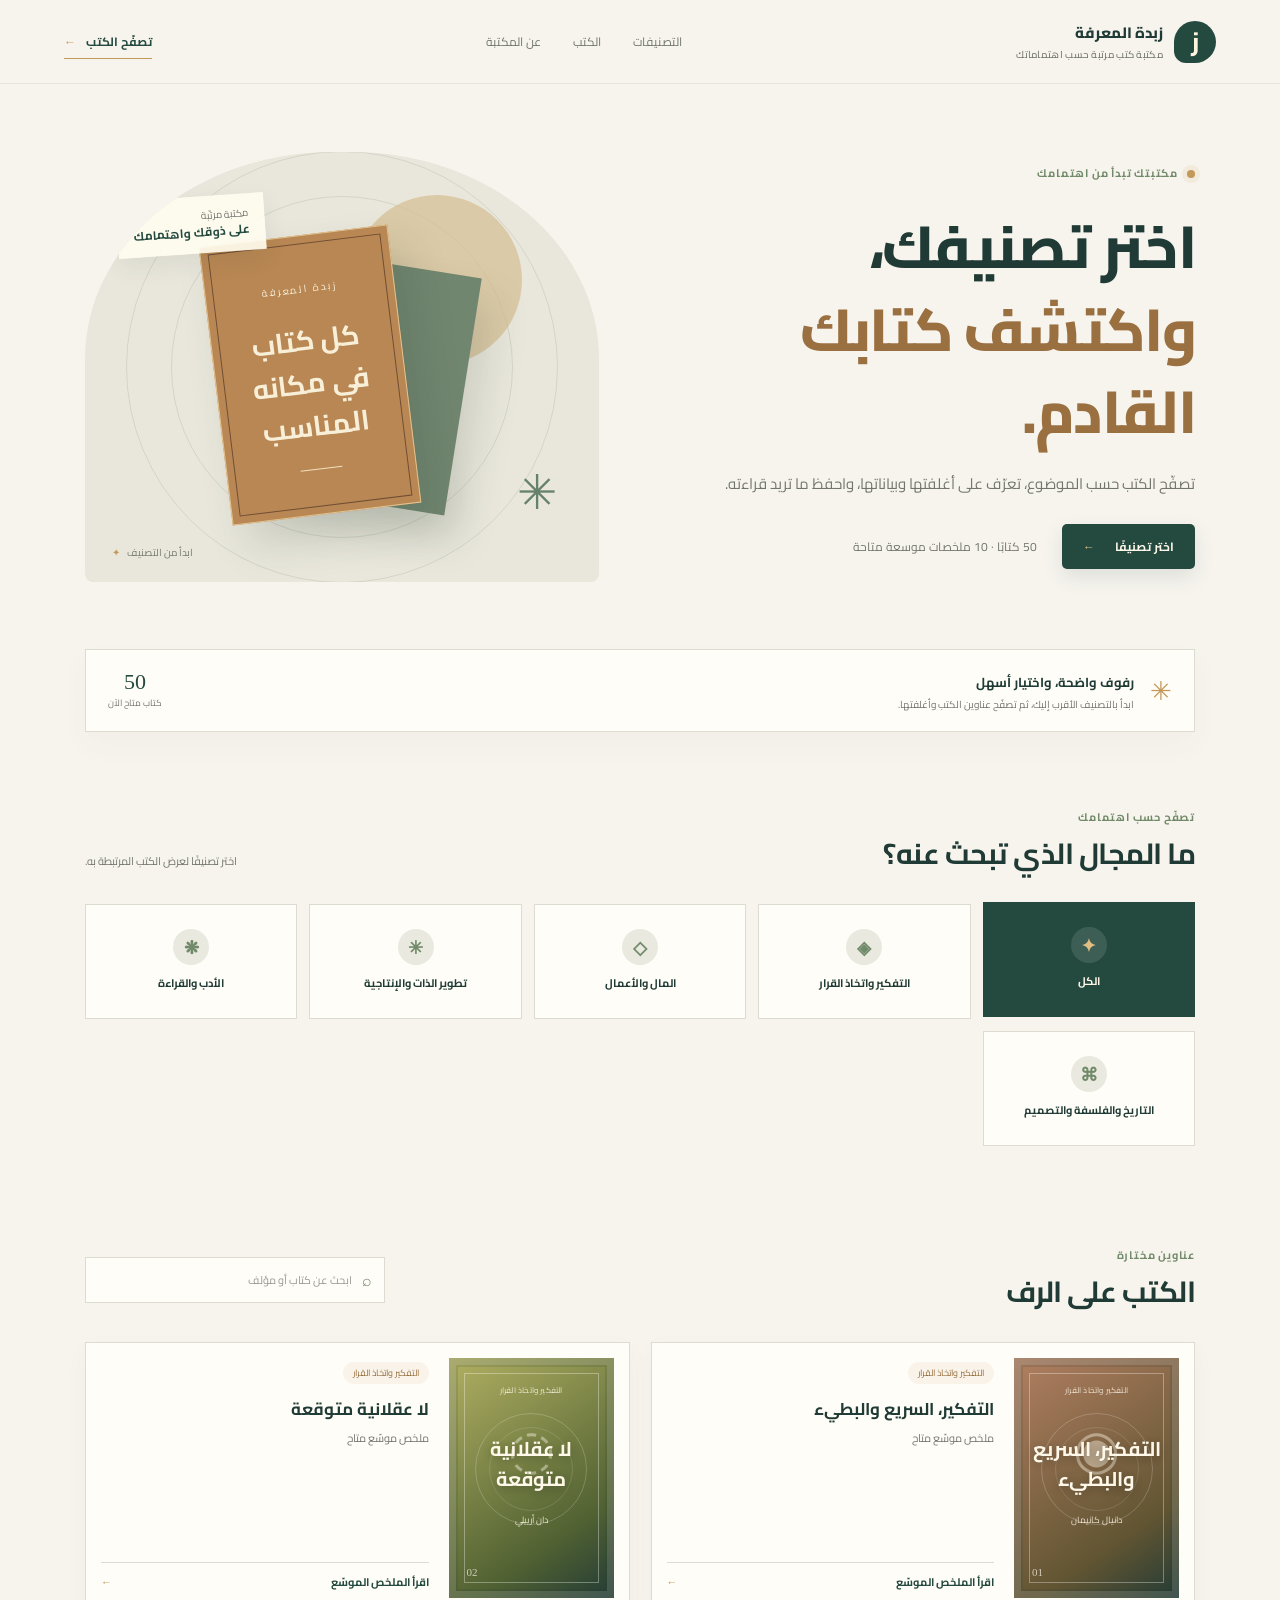
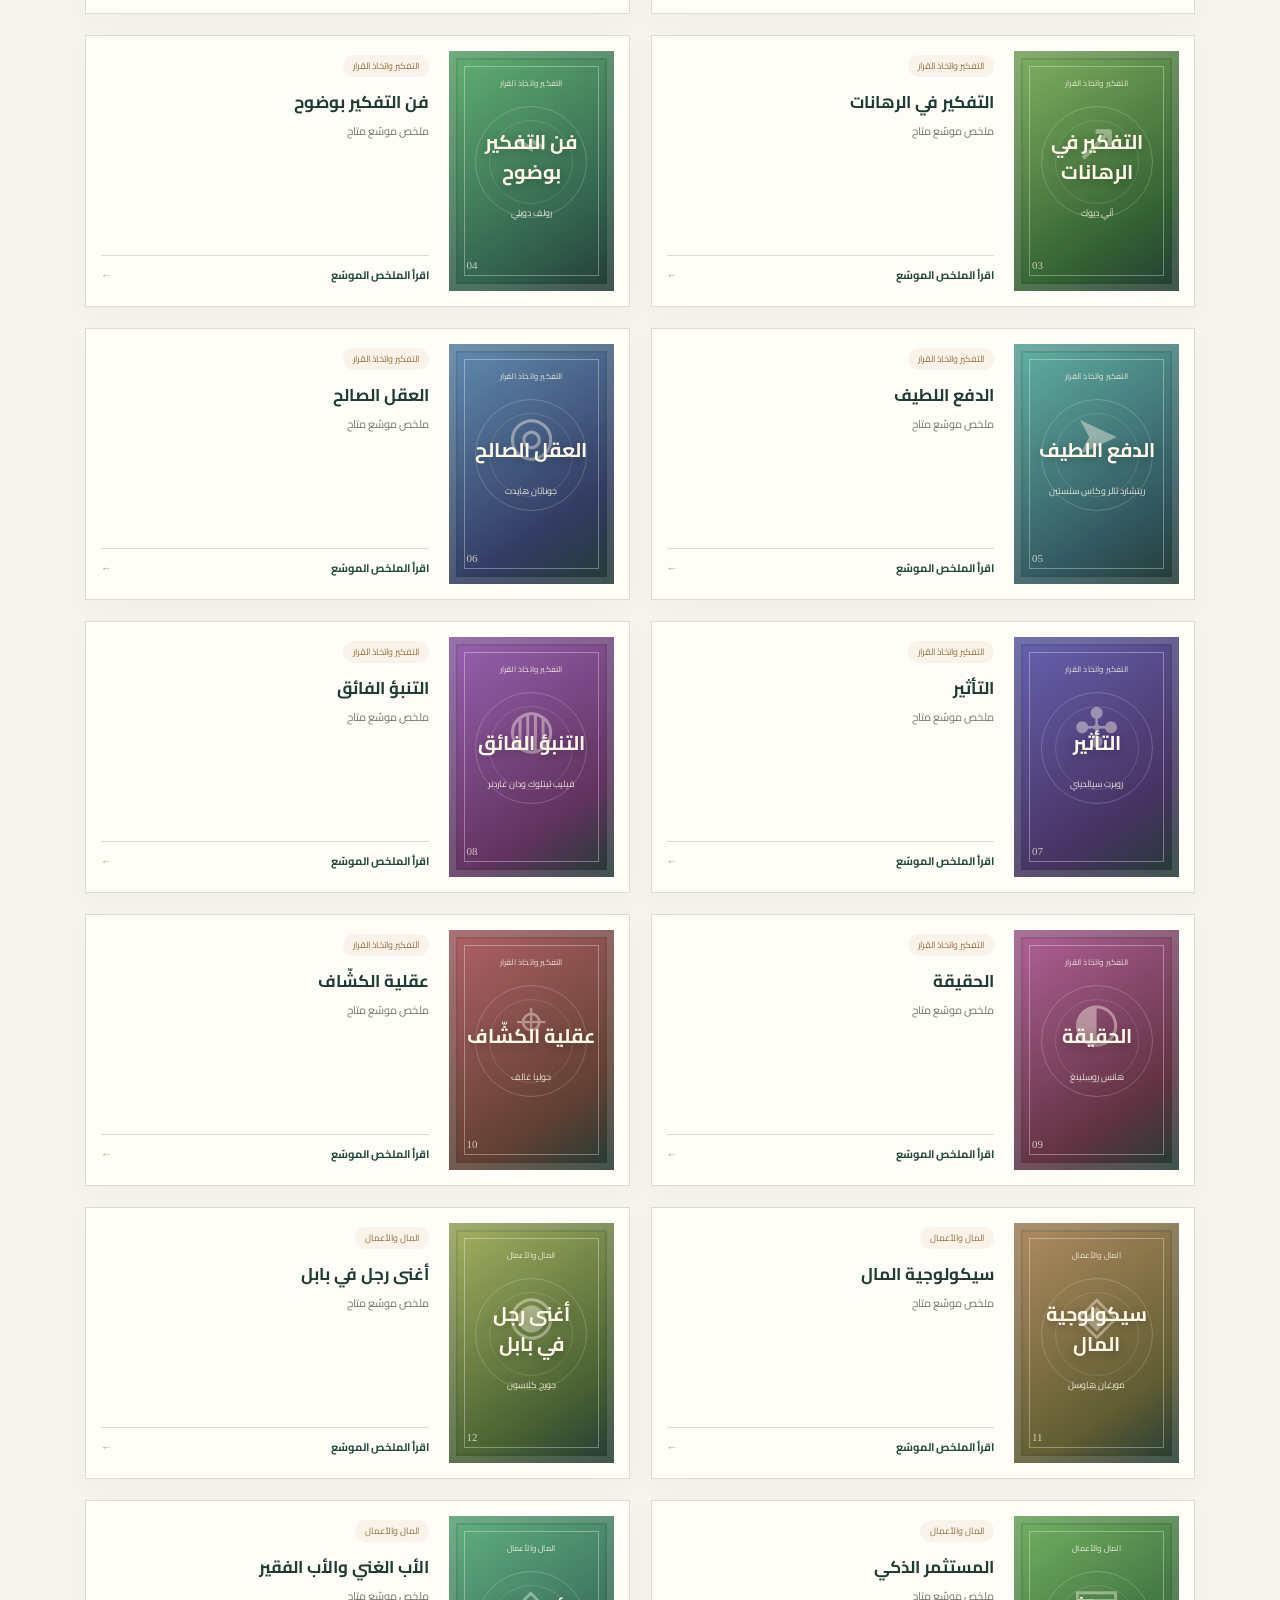
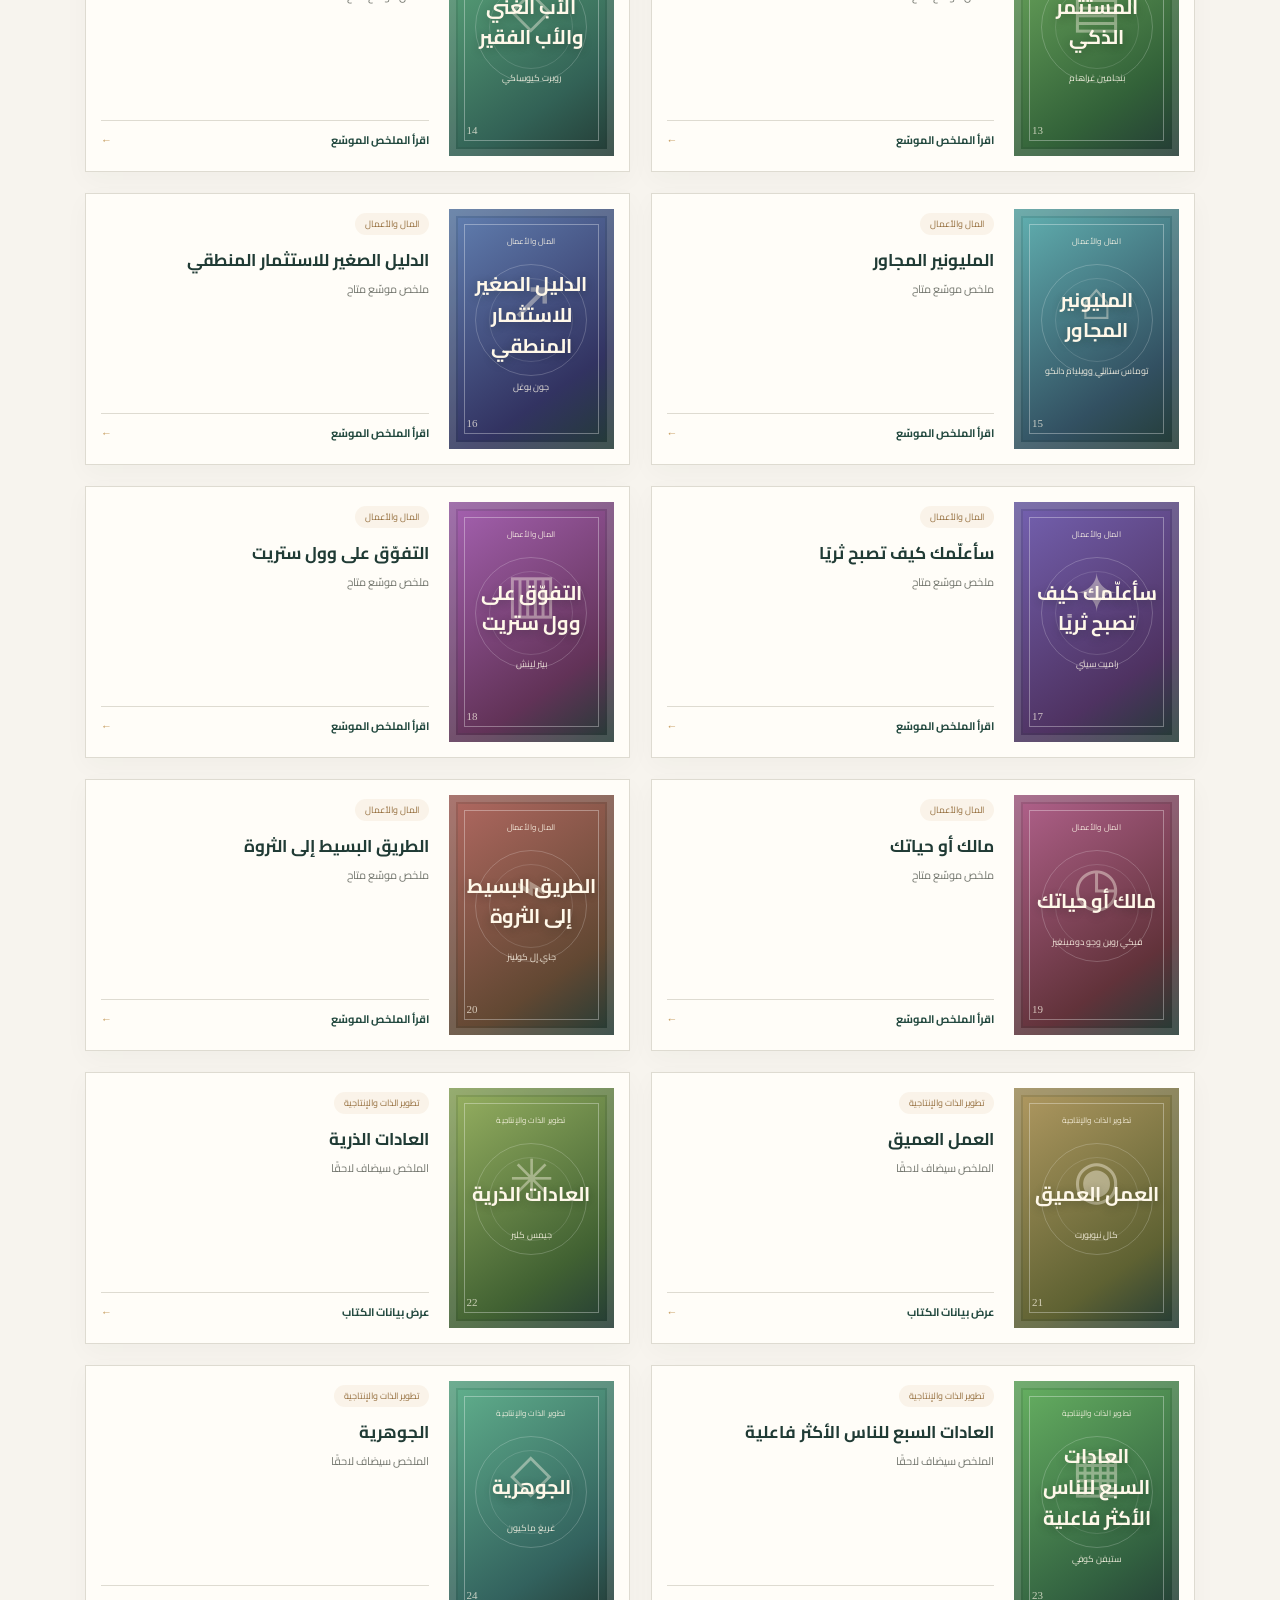
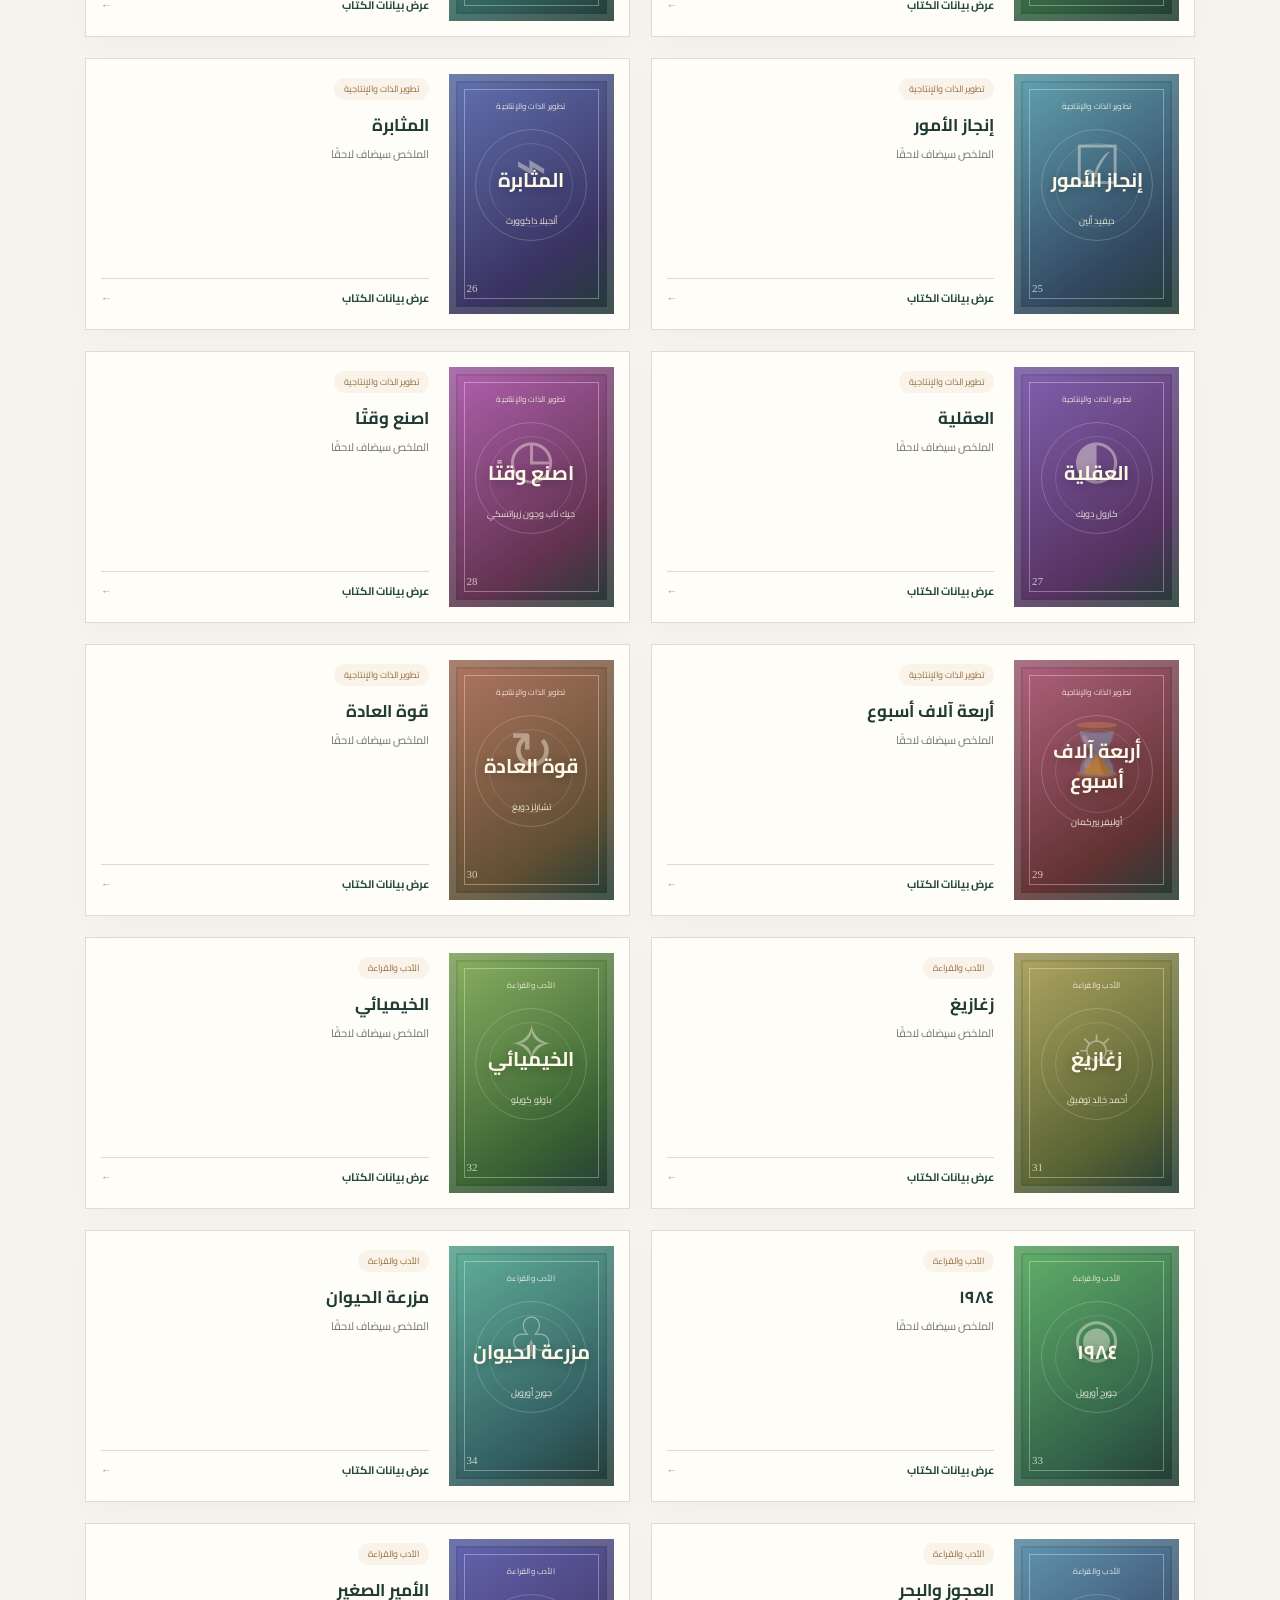
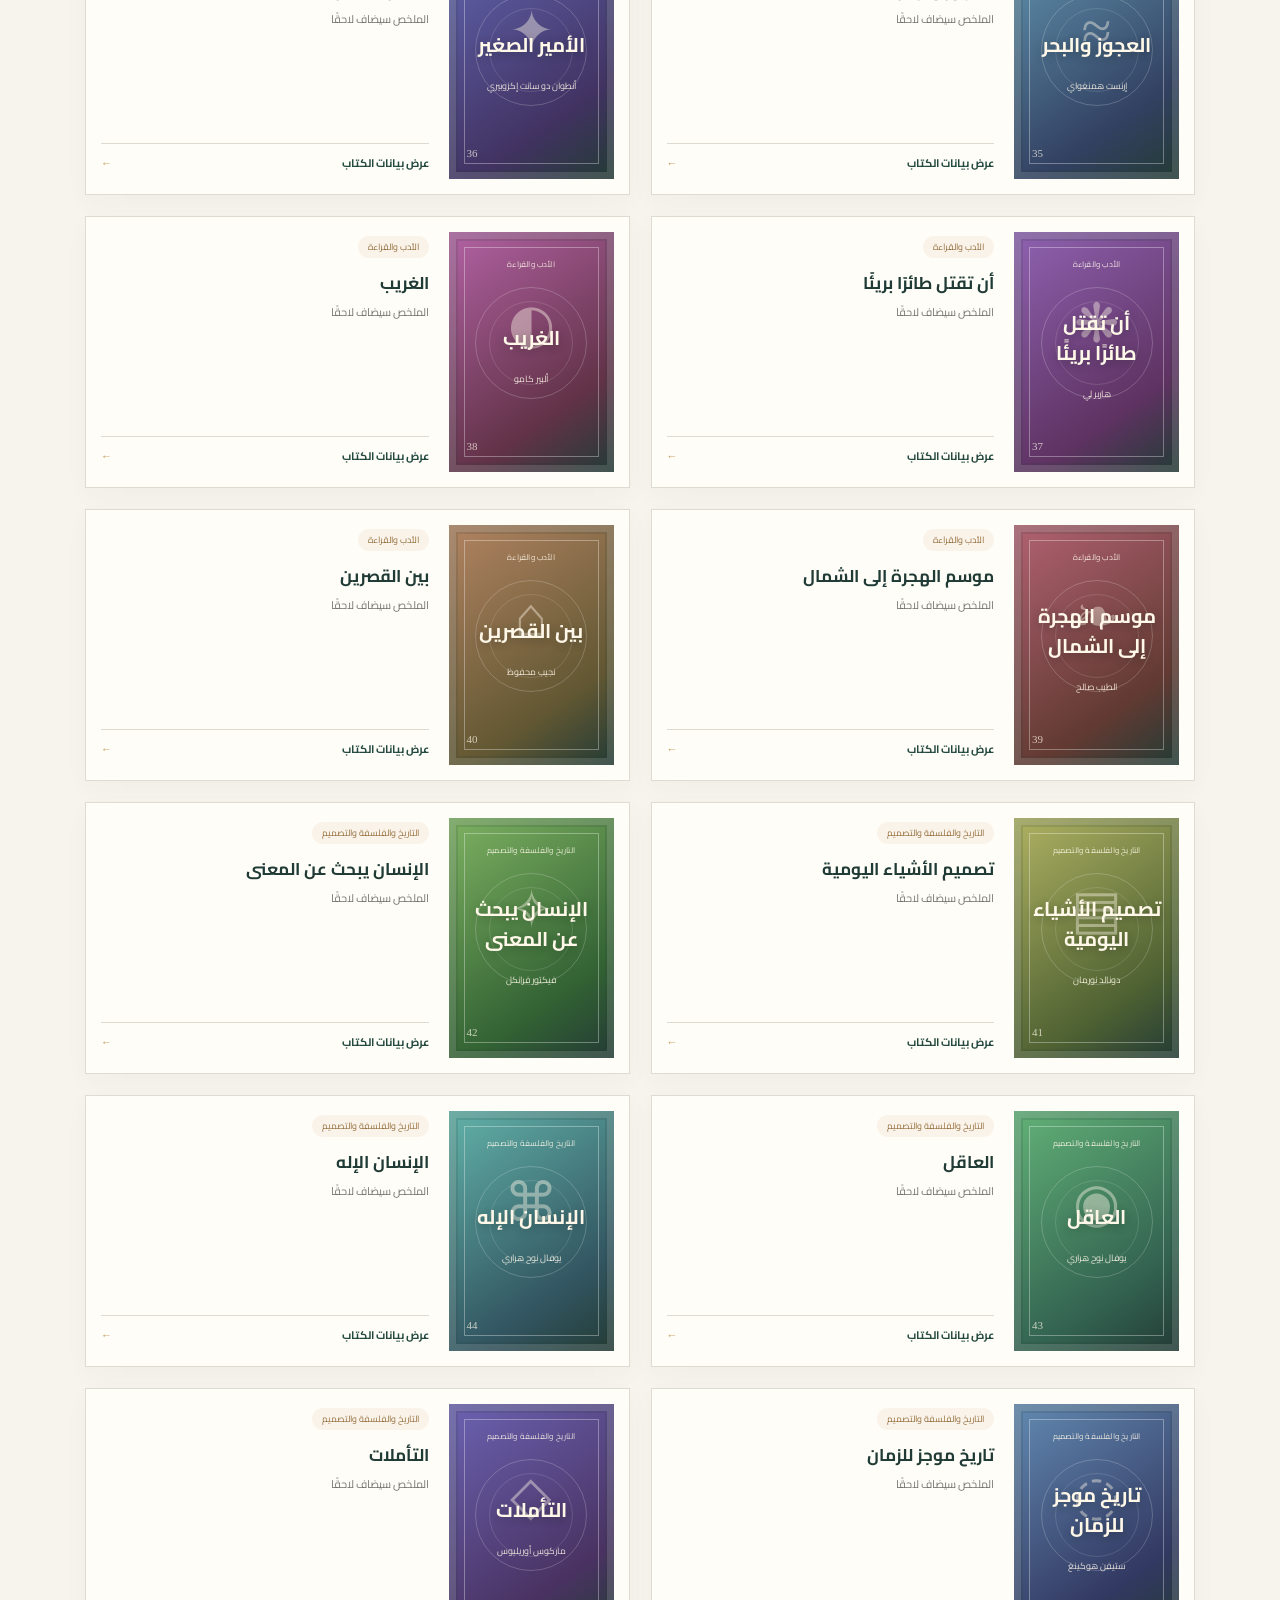
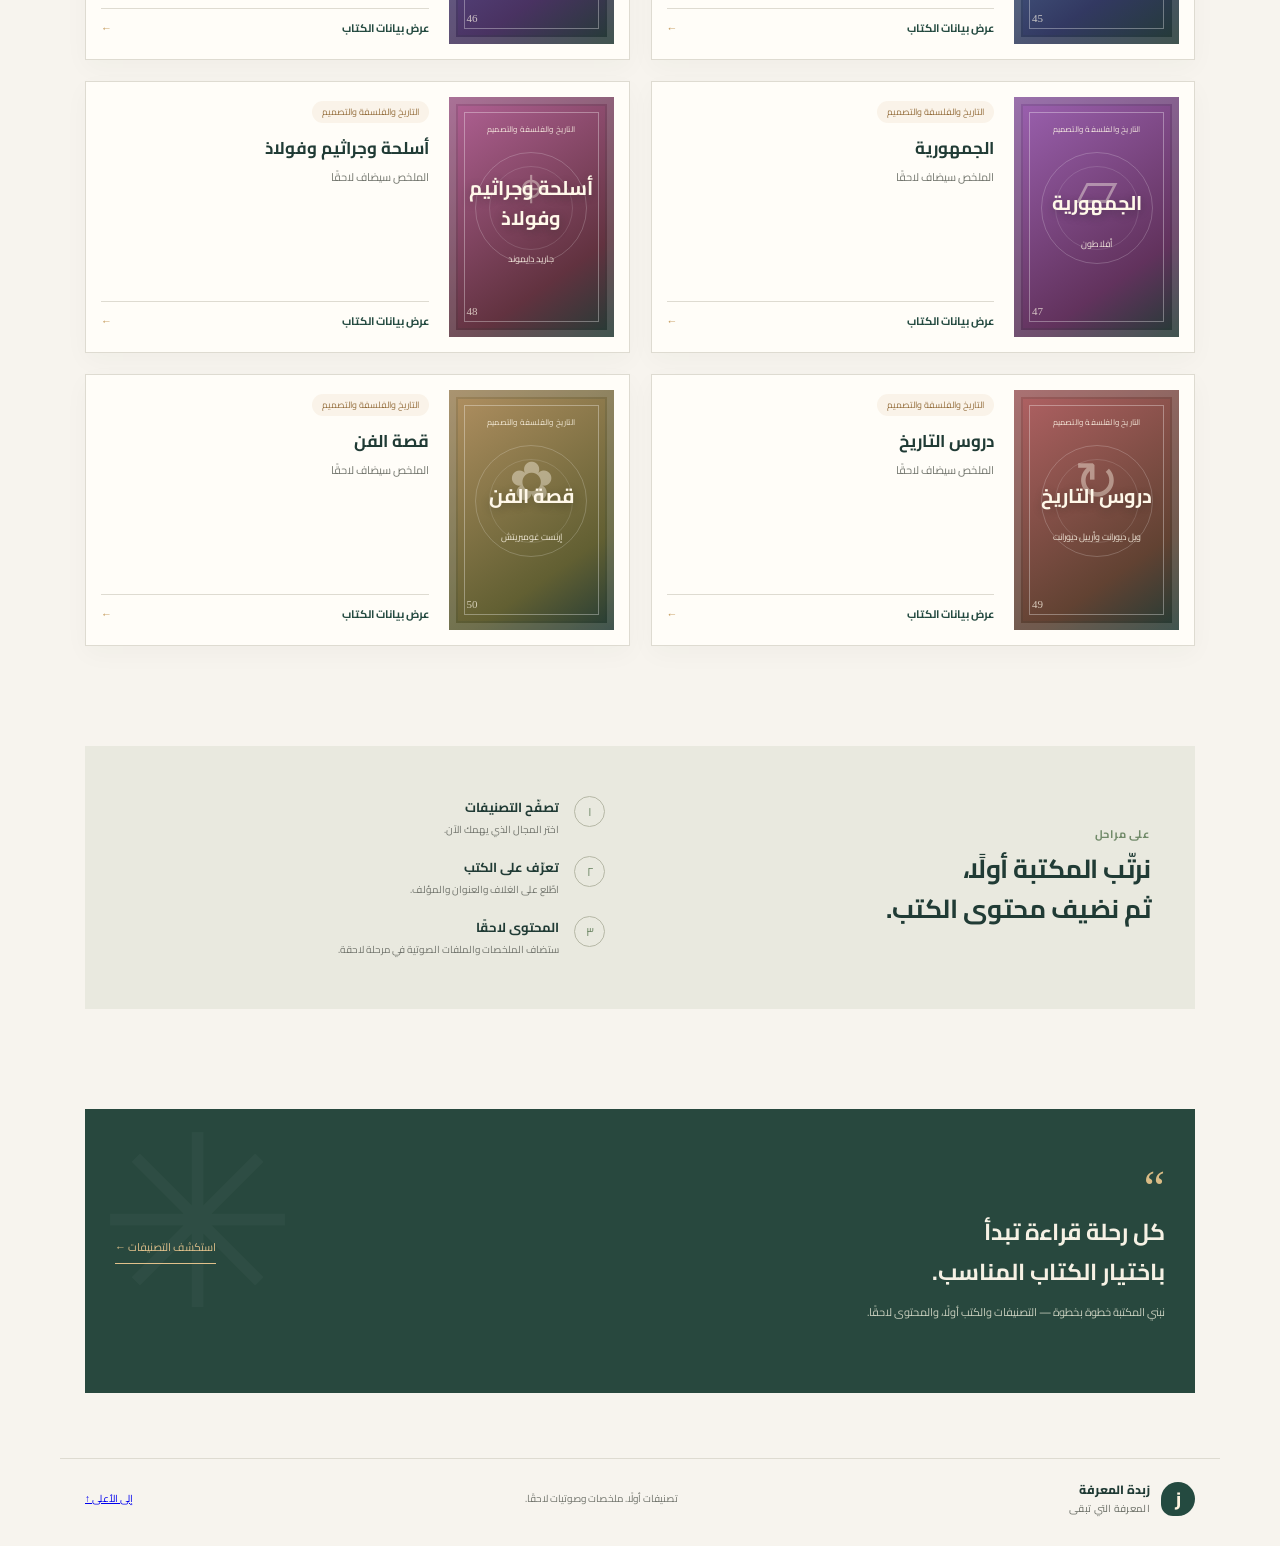
==== commit 452452b4: "Publish updated book summaries and audio" ====
--- a/index.html
+++ b/index.html
@@ -3,10 +3,10 @@
 <head>
 <meta charset="utf-8"><meta name="viewport" content="width=device-width, initial-scale=1">
 <meta name="theme-color" content="#f7f4ee"><meta name="description" content="تصفّح الكتب حسب التصنيف. مكتبة تضم 50 كتابًا، مع خلاصات موسعة ومساحات للتعلّم والتطبيق.">
-<title>زبدة المعرفة | مكتبة الكتب</title><link rel="stylesheet" href="new-version/style.css?v=7">
+<title>زبدة المعرفة | مكتبة الكتب</title><link rel="stylesheet" href="new-version/style.css?v=8">
 </head>
 <body>
-<header class="site-header"><a class="brand" href="#" aria-label="زبدة المعرفة"><span class="brand-icon">ز</span><span>زبدة المعرفة<small>مكتبة كتب مرتبة حسب اهتماماتك</small></span></a><nav><a href="#categories">التصنيفات</a><a href="#library">الكتب</a><a href="#about">عن المكتبة</a></nav><a class="header-cta" href="#categories">تصفّح الكتب <span>←</span></a></header>
+<header id="top" class="site-header"><a class="brand" href="#top" aria-label="زبدة المعرفة"><span class="brand-icon">ز</span><span>زبدة المعرفة<small>مكتبة كتب مرتبة حسب اهتماماتك</small></span></a><nav><a href="#categories">التصنيفات</a><a href="#library">الكتب</a><a href="#about">عن المكتبة</a></nav><a class="header-cta" href="#categories">تصفّح الكتب <span>←</span></a></header>
 <main>
 <section class="hero catalog-hero"><div class="hero-copy"><div class="eyebrow"><i></i> مكتبتك تبدأ من اهتمامك</div><h1>اختر تصنيفك،<br><em>واكتشف كتابك القادم.</em></h1><p>تصفّح الكتب حسب الموضوع، تعرّف على أغلفتها وبياناتها، واحفظ ما تريد قراءته.</p><div class="hero-actions"><a class="button primary" href="#categories">اختر تصنيفًا <span>←</span></a><span class="quiet-link">50 كتابًا · 10 ملخصات موسعة متاحة</span></div></div><div class="hero-visual" aria-label="كتب مصنّفة"><div class="sun"></div><div class="floating-note">مكتبة مرتّبة<br><b>على ذوقك واهتمامك</b></div><div class="book book-back"><span>اكتشف فكرة جديدة</span></div><div class="book book-front"><small>زبدة المعرفة</small><b>كل كتاب<br>في مكانه<br>المناسب</b><i></i></div><div class="plant">✳</div><div class="visual-caption">ابدأ من التصنيف <span>✦</span></div></div></section>
 <section class="catalog-intro"><span class="intro-mark">✳</span><div><b>رفوف واضحة، واختيار أسهل</b><p>ابدأ بالتصنيف الأقرب إليك، ثم تصفّح عناوين الكتب وأغلفتها.</p></div><span class="catalog-count"><strong id="booksCount">50</strong><small>كتاب متاح الآن</small></span></section>
@@ -15,4 +15,4 @@
 <section id="method" class="method section"><div class="method-title"><div class="eyebrow">على مراحل</div><h2>نرتّب المكتبة أولًا،<br>ثم نضيف محتوى الكتب.</h2></div><div class="steps"><article><span>١</span><div><h3>تصفّح التصنيفات</h3><p>اختر المجال الذي يهمك الآن.</p></div></article><article><span>٢</span><div><h3>تعرّف على الكتب</h3><p>اطّلع على الغلاف والعنوان والمؤلف.</p></div></article><article><span>٣</span><div><h3>المحتوى لاحقًا</h3><p>ستضاف الملخصات والملفات الصوتية في مرحلة لاحقة.</p></div></article></div></section>
 <section id="bookDetail" class="detail section hidden"><button id="backBtn" class="back">→ العودة إلى الكتب</button><div id="detailContent"></div></section>
 <section id="about" class="closing"><div><span>“</span><h2>كل رحلة قراءة تبدأ<br>باختيار الكتاب المناسب.</h2><p>نبني المكتبة خطوة بخطوة — التصنيفات والكتب أولًا، والمحتوى لاحقًا.</p></div><a href="#categories">استكشف التصنيفات ←</a></section>
-</main><footer><a class="brand" href="#"><span class="brand-icon">ز</span><span>زبدة المعرفة<small>المعرفة التي تبقى</small></span></a><span>تصنيفات أولًا. ملخصات وصوتيات لاحقًا.</span><a href="#">إلى الأعلى ↑</a></footer><script src="new-version/app.js?v=8"></script></body></html>+</main><footer><a class="brand" href="#"><span class="brand-icon">ز</span><span>زبدة المعرفة<small>المعرفة التي تبقى</small></span></a><span>تصنيفات أولًا. ملخصات وصوتيات لاحقًا.</span><a href="#">إلى الأعلى ↑</a></footer><script src="new-version/app.js?v=10"></script></body></html>
--- a/new-version/style.css
+++ b/new-version/style.css
@@ -65,3 +65,5 @@
 .summary-source{display:inline-block;margin-top:10px;color:var(--forest);font-size:11px;text-decoration:none;border-bottom:1px solid var(--gold)}
 .summary-source:hover{color:#956f3e}
 @media(max-width:600px){.summary-panel{padding:15px;margin-top:16px}.summary-panel h3{font-size:14px;margin-top:20px}.summary-panel>p,.summary-idea p{font-size:12px}.summary-idea{padding:11px}.summary-panel ol li{font-size:11px}}
+
+.summary-audio{display:flex;align-items:center;justify-content:space-between;gap:16px;margin:14px 0 22px;padding:12px 15px;background:#f3f1e9;border:1px solid #e4dfd2;border-radius:8px}.summary-audio>span{font-size:12px;color:var(--forest);font-weight:700;white-space:nowrap}.summary-audio audio{width:min(100%,360px);height:38px;accent-color:var(--forest)}@media(max-width:600px){.summary-audio{align-items:flex-start;flex-direction:column;gap:9px}.summary-audio audio{width:100%}}
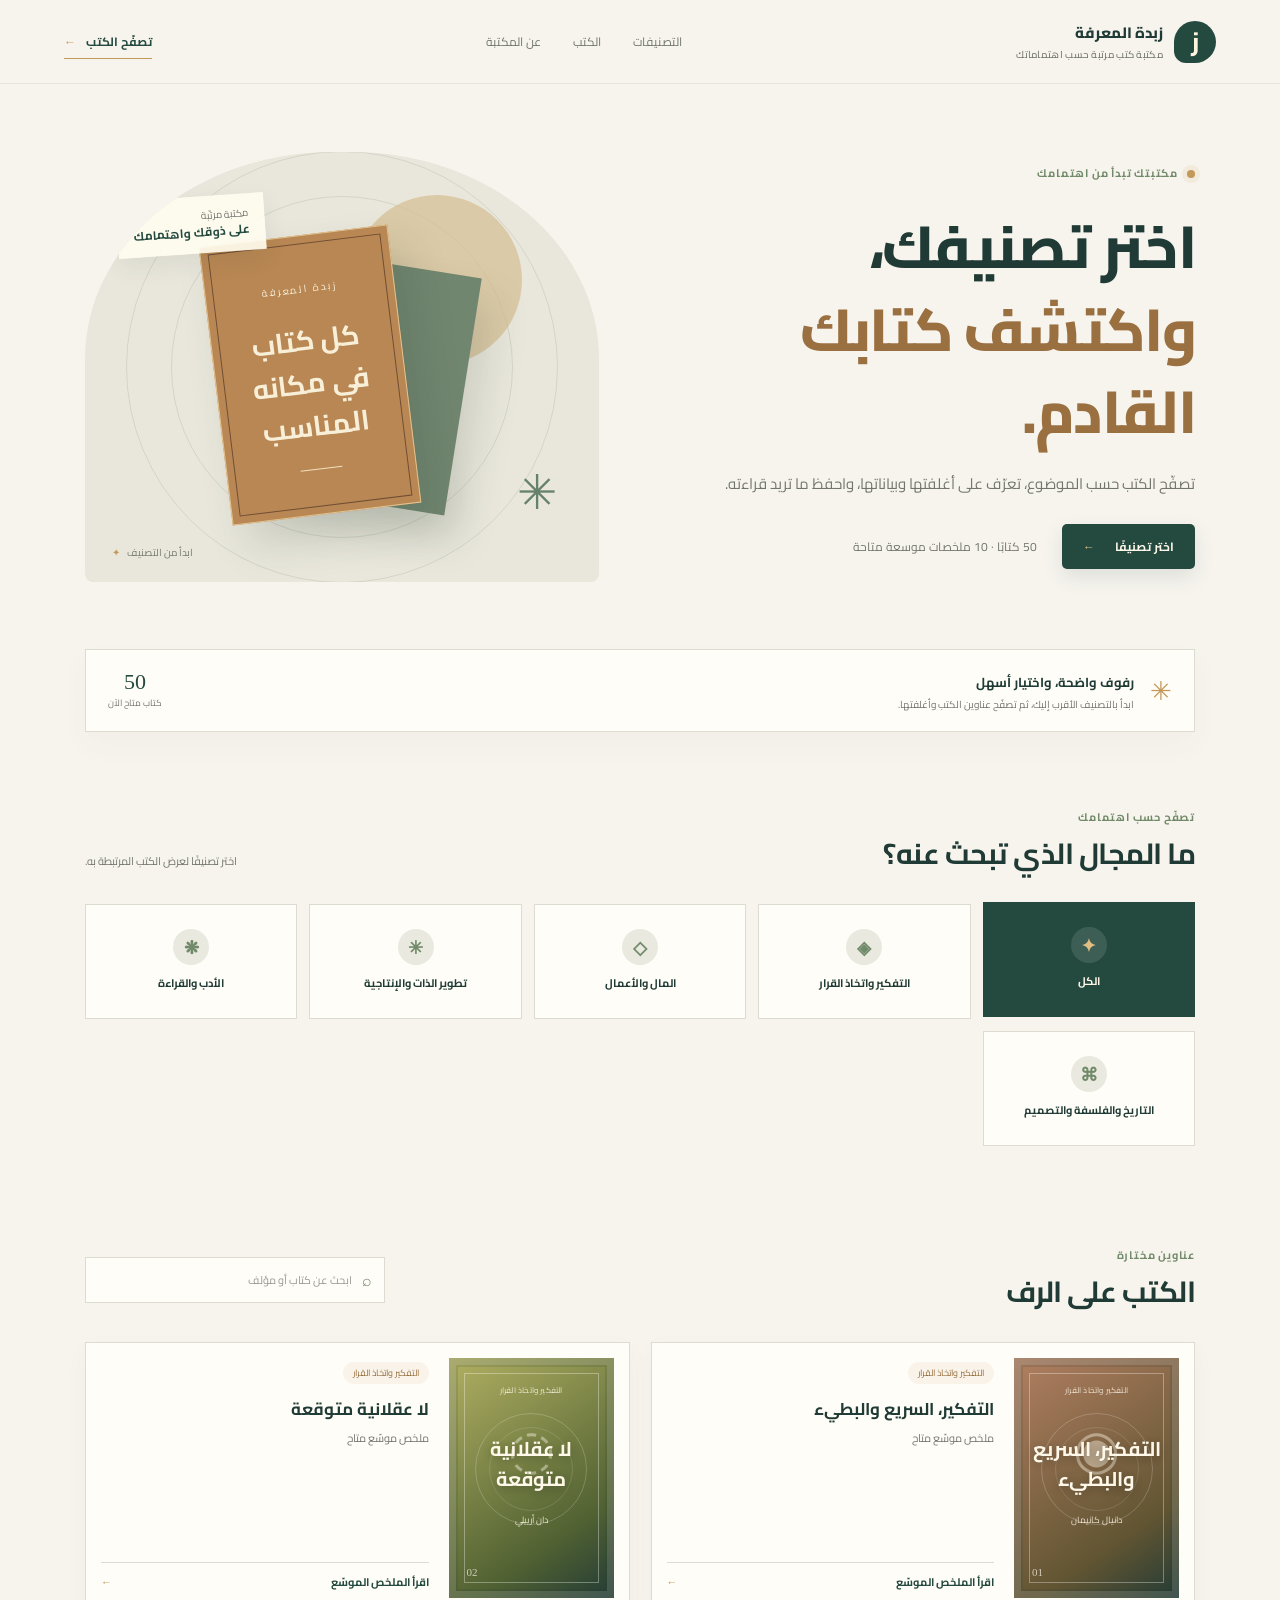
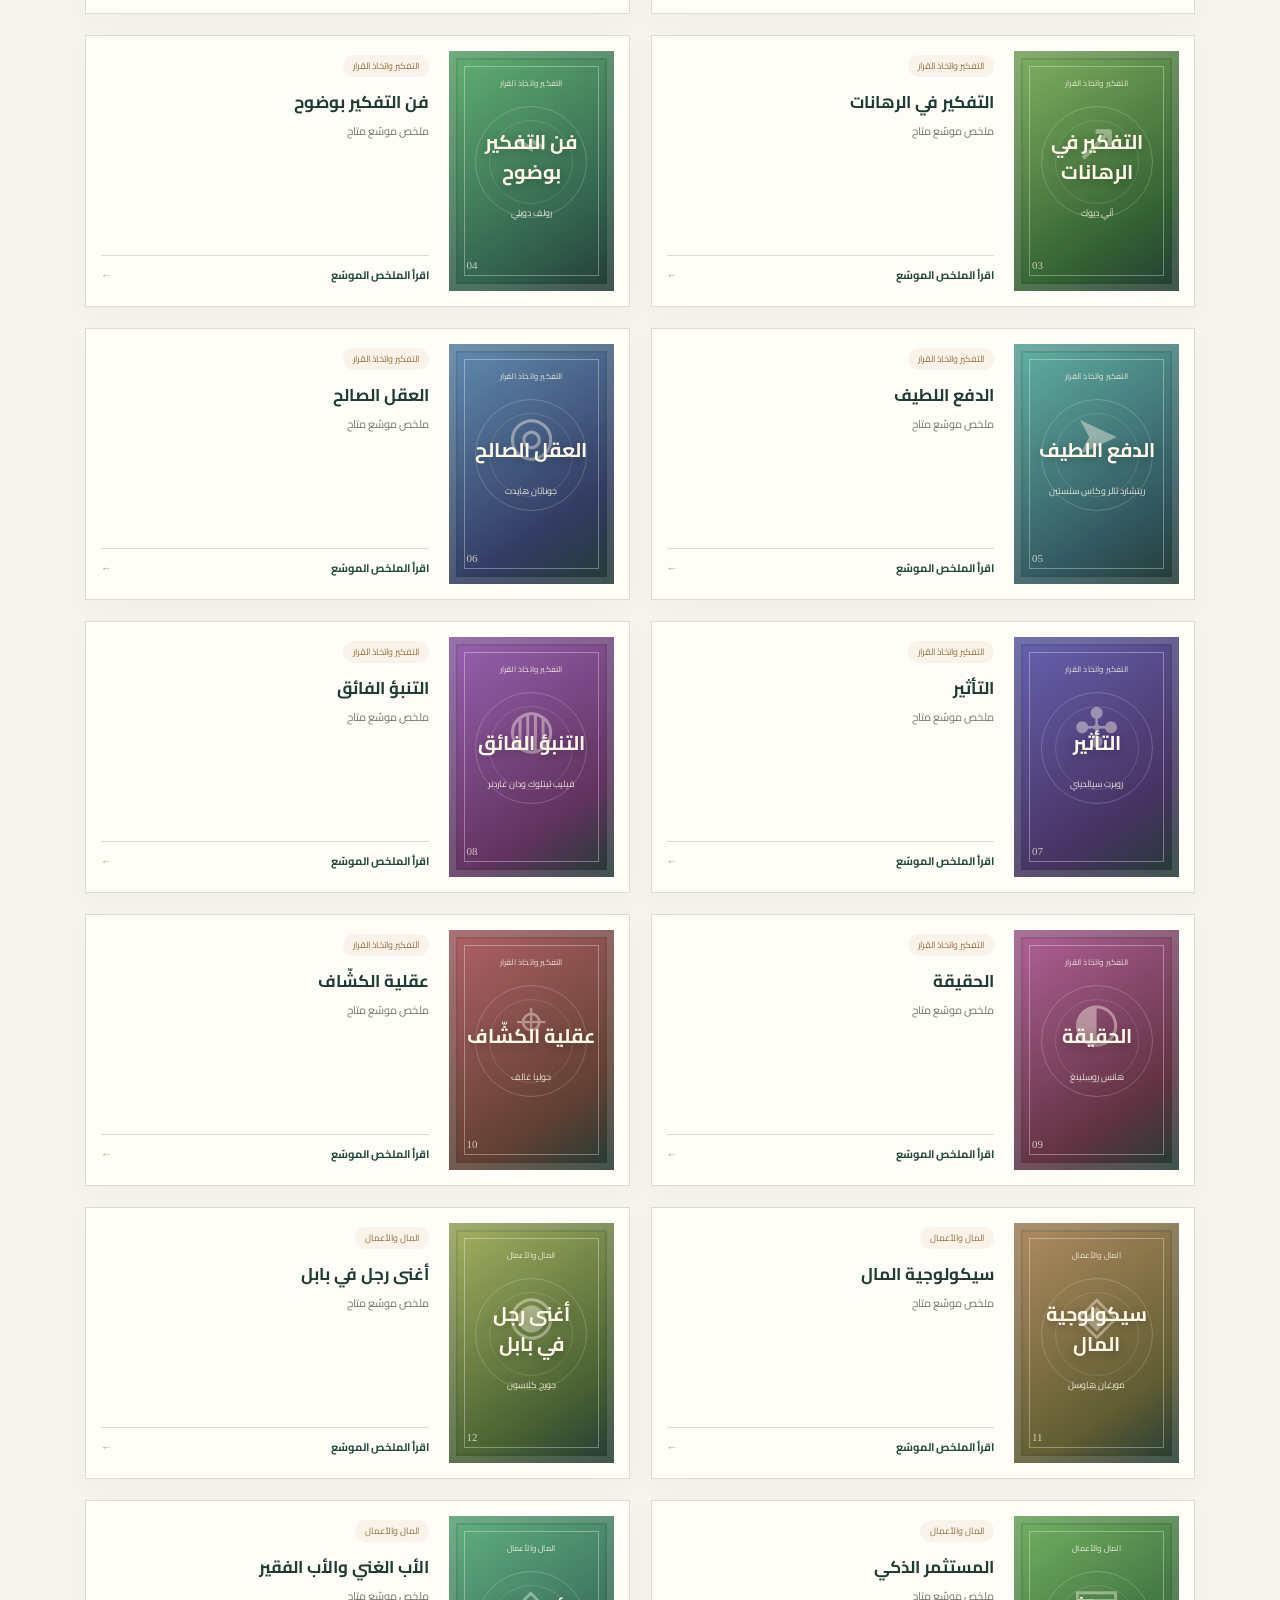
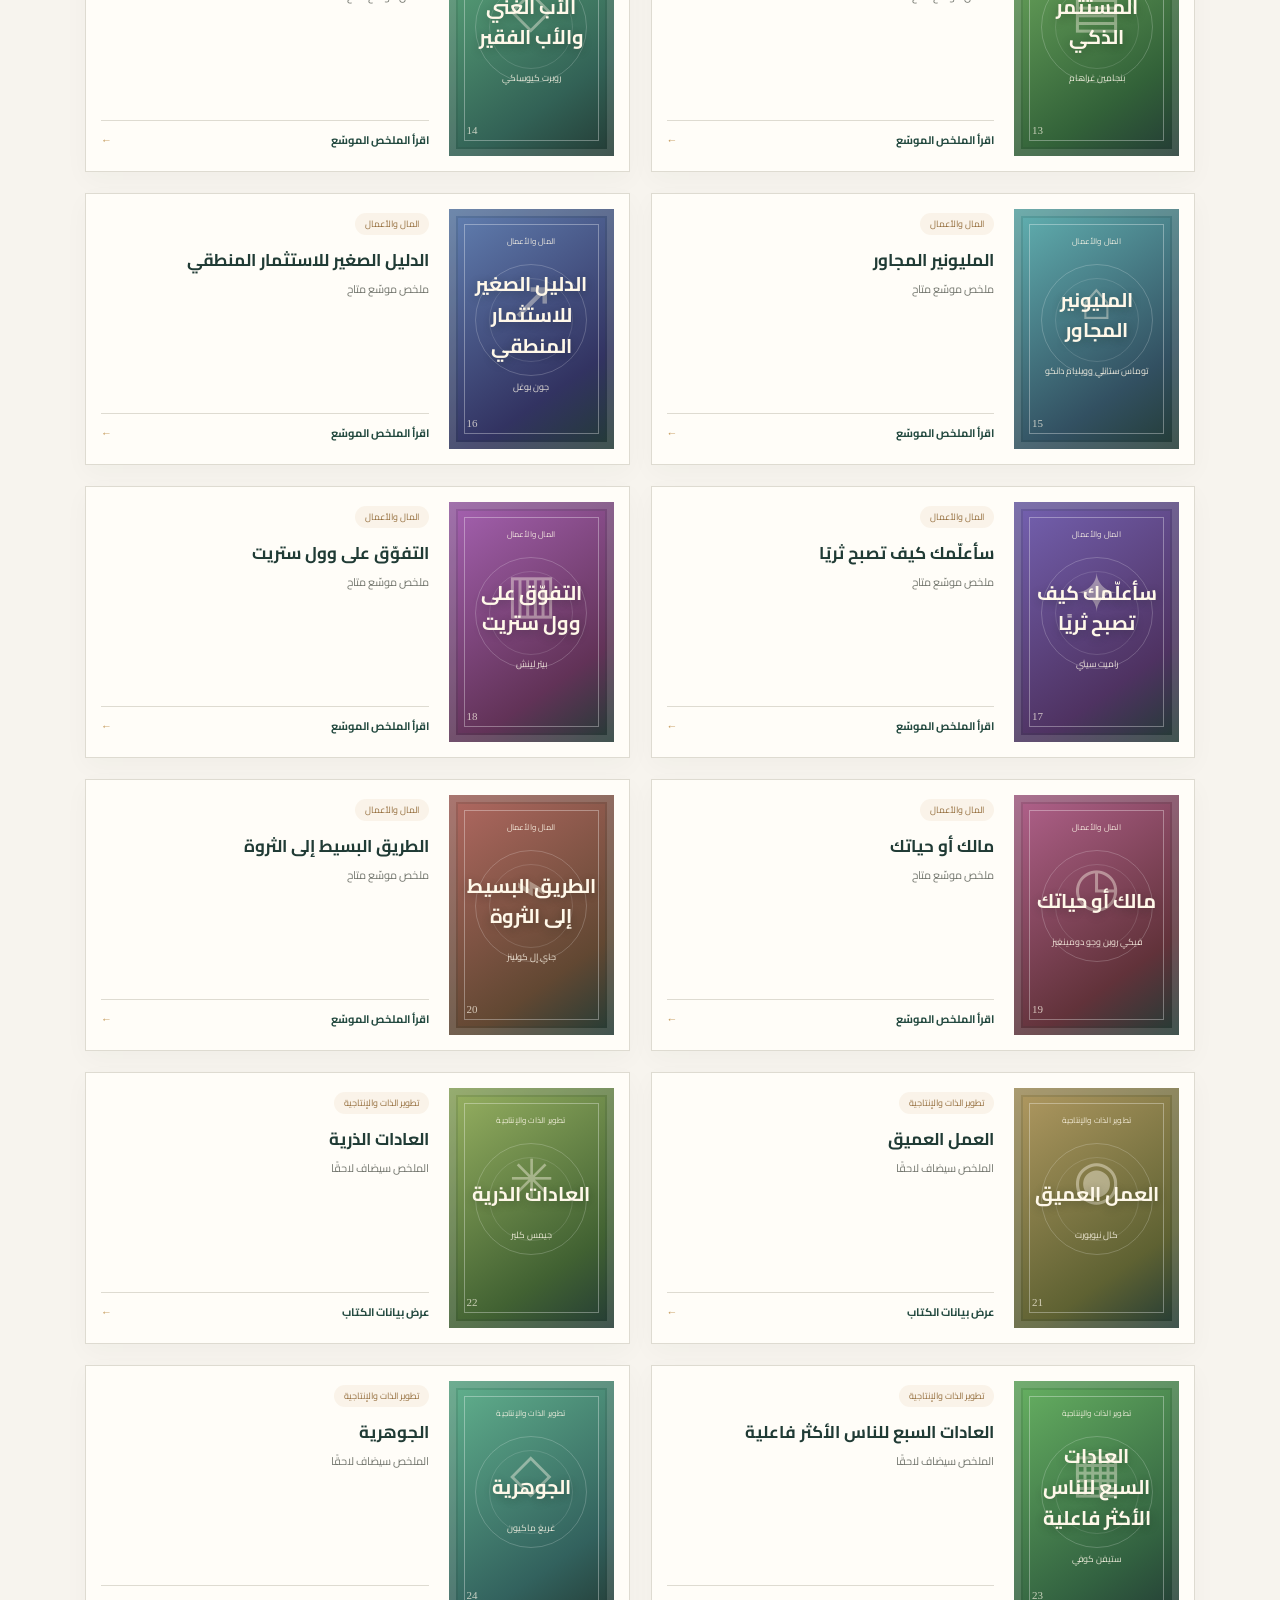
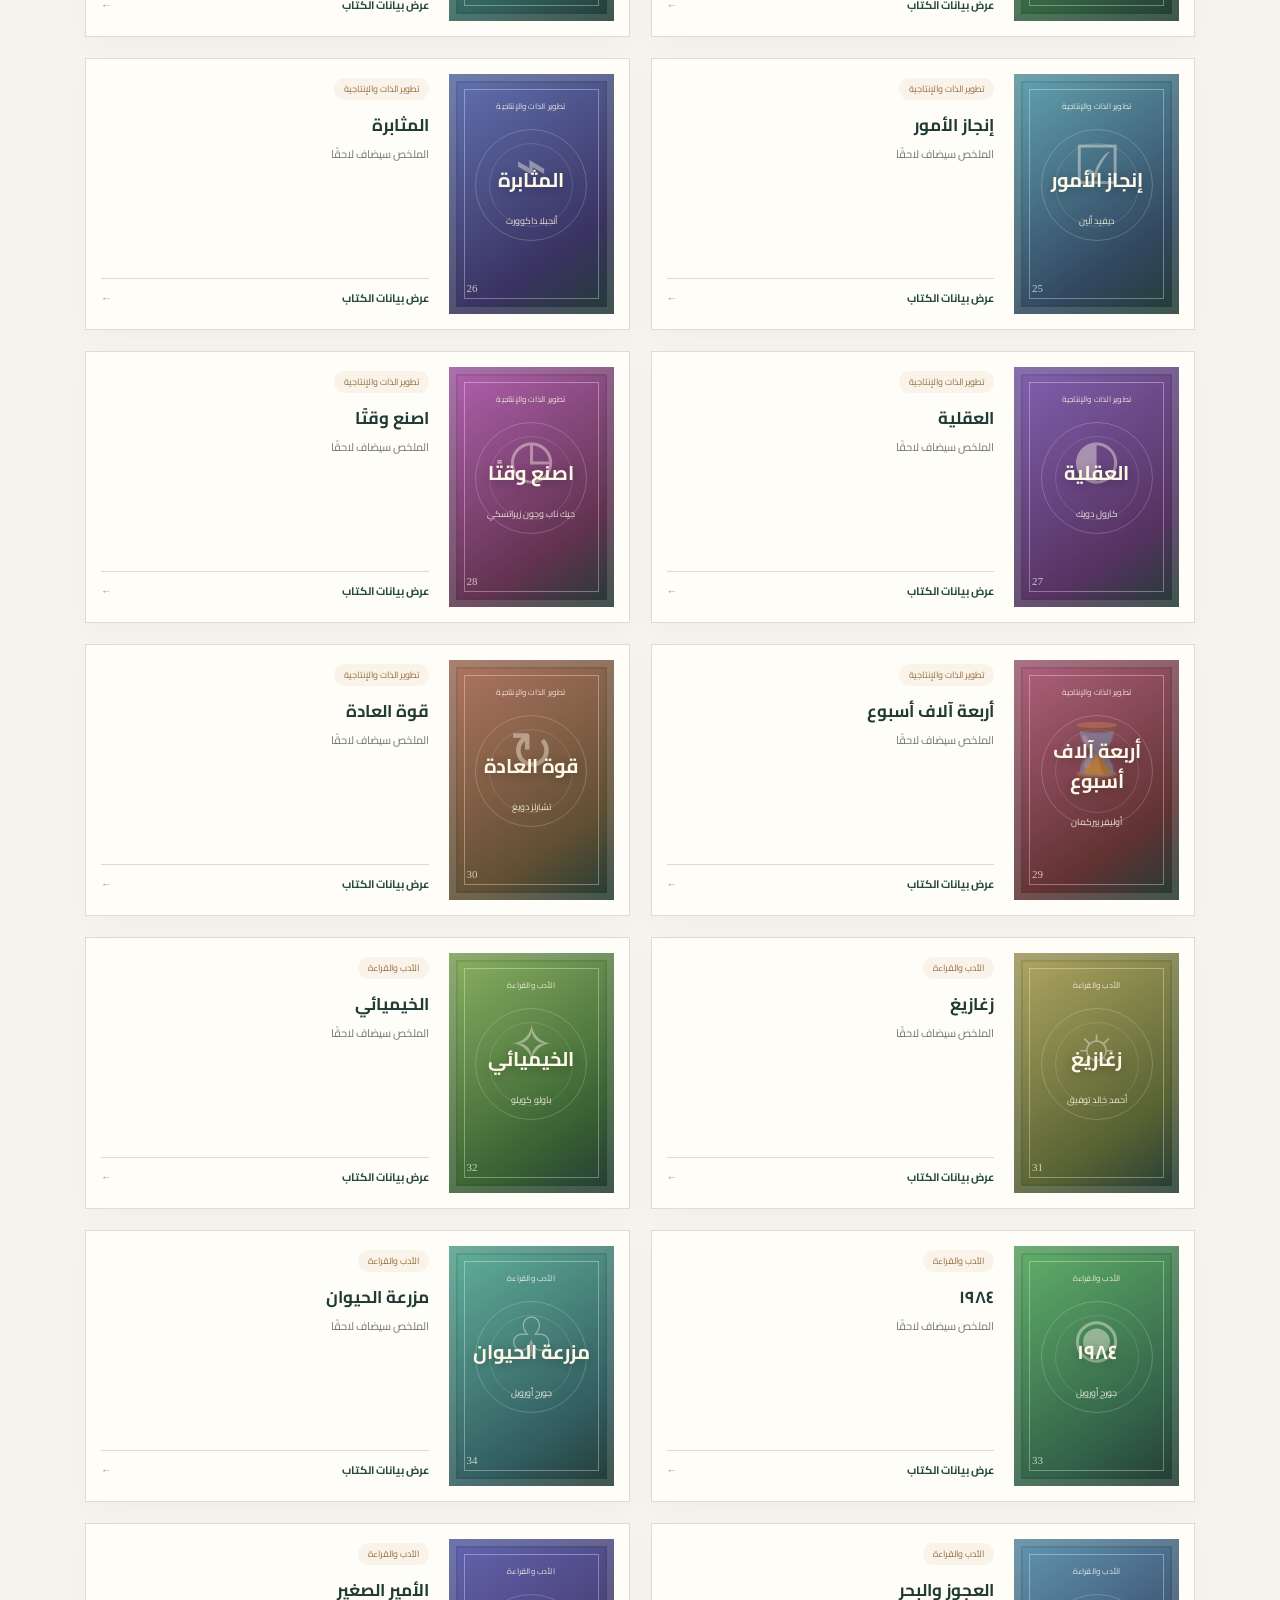
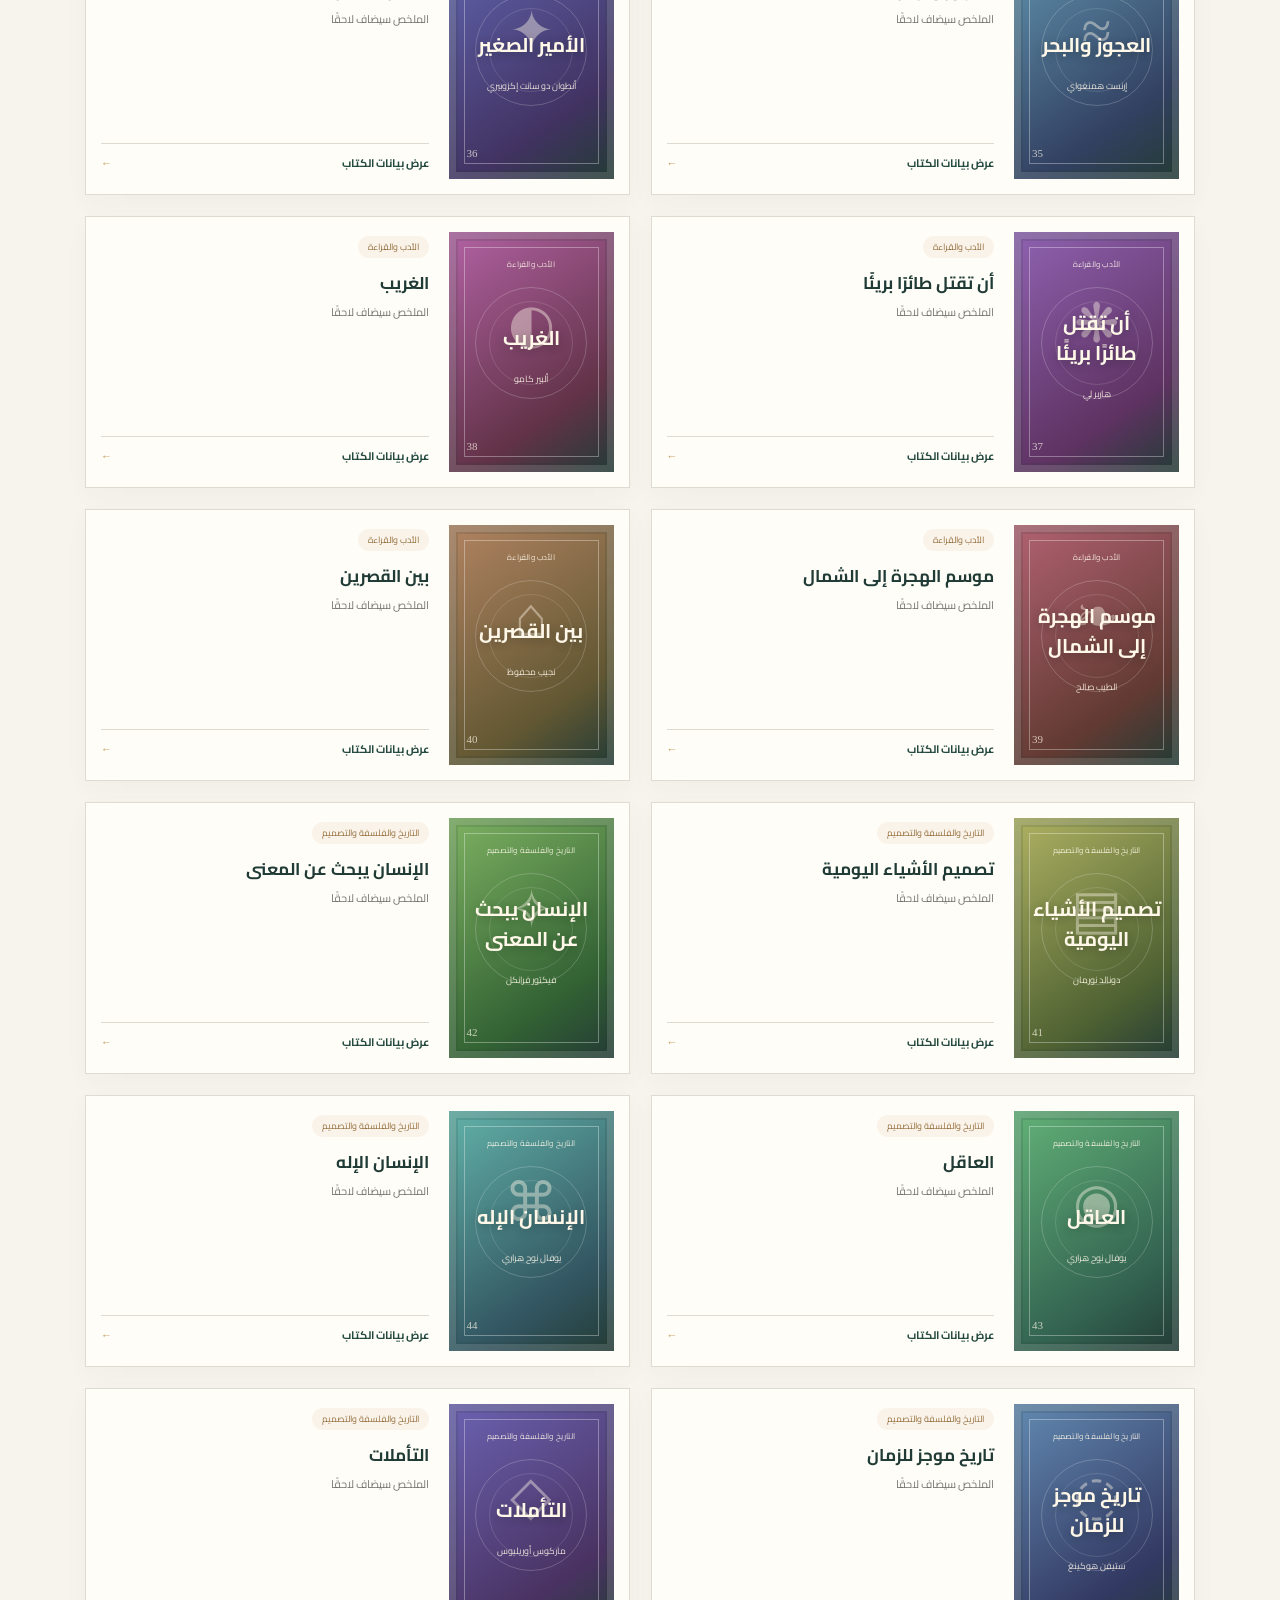
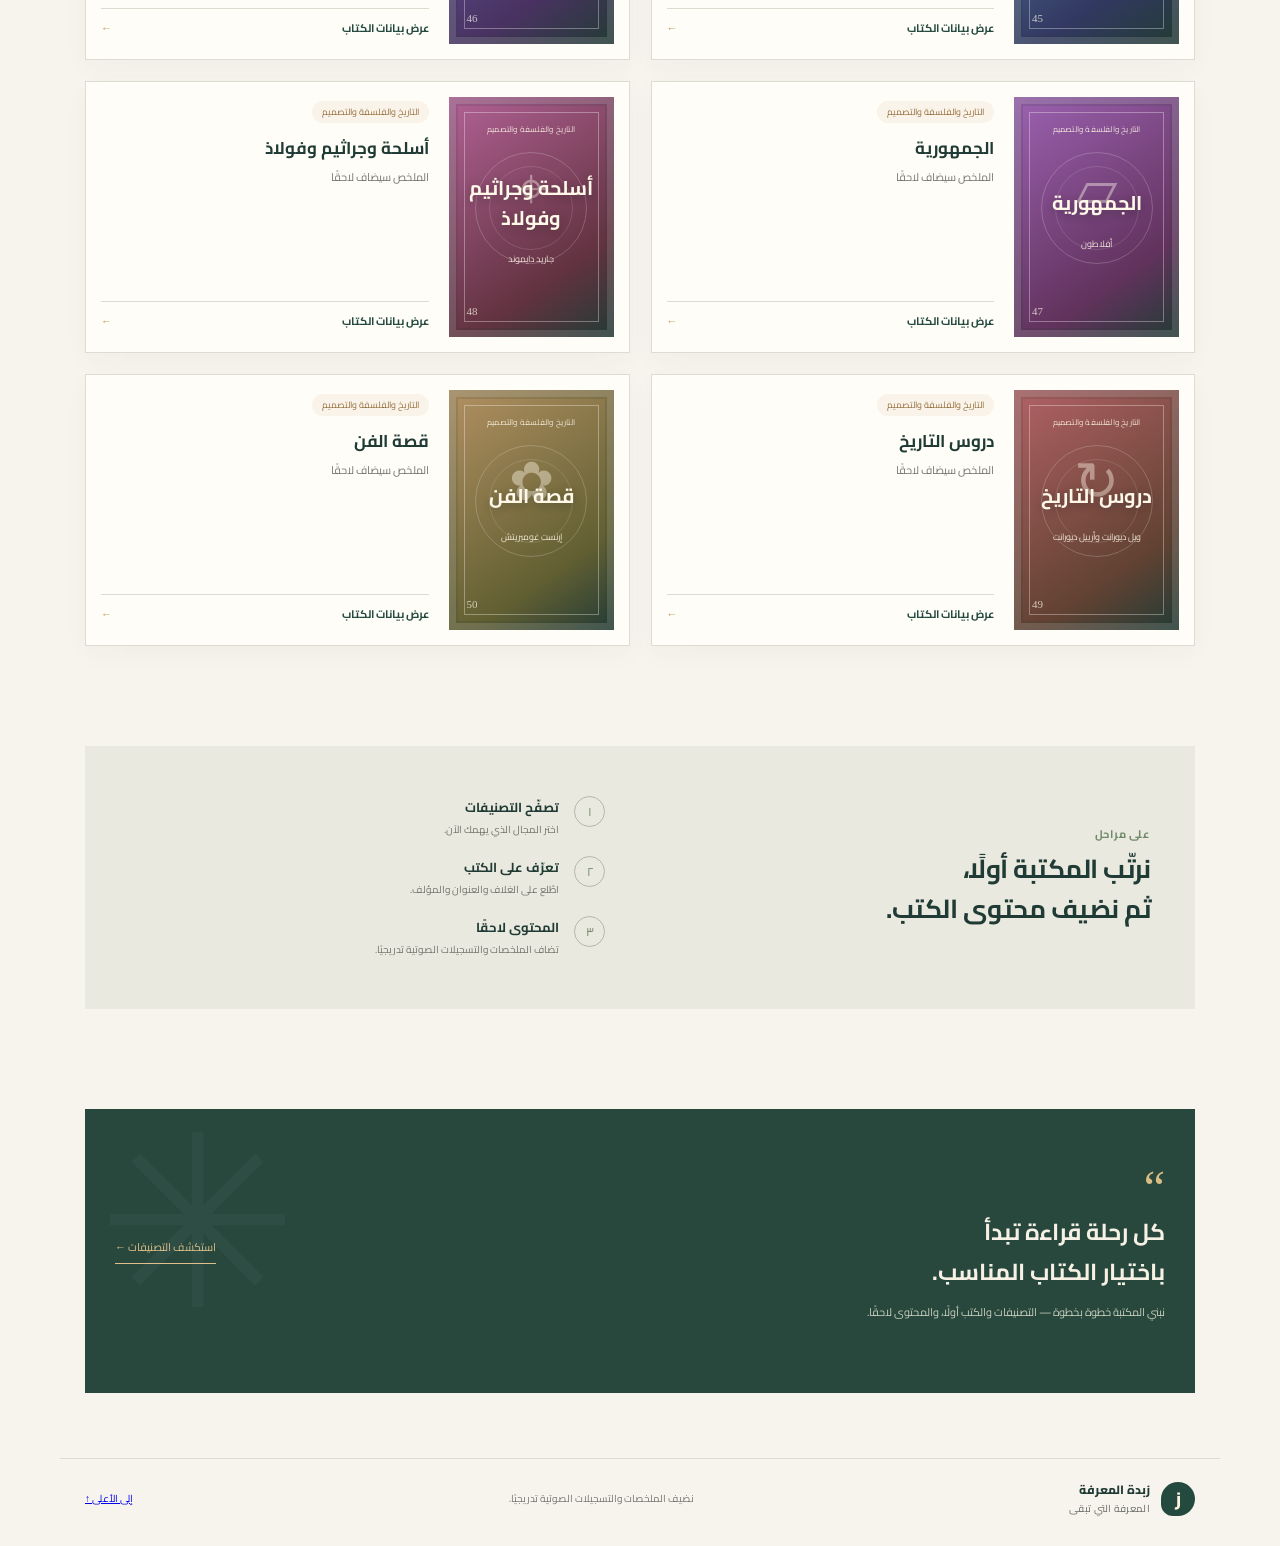
==== commit 45270ab6: "Refresh library page for audio" ====
--- a/index.html
+++ b/index.html
@@ -3,7 +3,7 @@
 <head>
 <meta charset="utf-8"><meta name="viewport" content="width=device-width, initial-scale=1">
 <meta name="theme-color" content="#f7f4ee"><meta name="description" content="تصفّح الكتب حسب التصنيف. مكتبة تضم 50 كتابًا، مع خلاصات موسعة ومساحات للتعلّم والتطبيق.">
-<title>زبدة المعرفة | مكتبة الكتب</title><link rel="stylesheet" href="new-version/style.css?v=8">
+<title>زبدة المعرفة | مكتبة الكتب</title><link rel="stylesheet" href="new-version/style.css?v=9">
 </head>
 <body>
 <header id="top" class="site-header"><a class="brand" href="#top" aria-label="زبدة المعرفة"><span class="brand-icon">ز</span><span>زبدة المعرفة<small>مكتبة كتب مرتبة حسب اهتماماتك</small></span></a><nav><a href="#categories">التصنيفات</a><a href="#library">الكتب</a><a href="#about">عن المكتبة</a></nav><a class="header-cta" href="#categories">تصفّح الكتب <span>←</span></a></header>
@@ -12,7 +12,7 @@
 <section class="catalog-intro"><span class="intro-mark">✳</span><div><b>رفوف واضحة، واختيار أسهل</b><p>ابدأ بالتصنيف الأقرب إليك، ثم تصفّح عناوين الكتب وأغلفتها.</p></div><span class="catalog-count"><strong id="booksCount">50</strong><small>كتاب متاح الآن</small></span></section>
 <section id="categories" class="categories section"><div class="section-heading"><div><div class="eyebrow">تصفّح حسب اهتمامك</div><h2>ما المجال الذي تبحث عنه؟</h2></div><p>اختر تصنيفًا لعرض الكتب المرتبطة به.</p></div><div id="categoryFilters" class="category-filters"></div></section>
 <section id="catalogSection" class="library section"><div class="section-heading library-heading"><div><div class="eyebrow">عناوين مختارة</div><h2>الكتب على الرف</h2></div><label class="search-box"><span>⌕</span><input id="searchBooks" type="search" placeholder="ابحث عن كتاب أو مؤلف" aria-label="ابحث عن كتاب أو مؤلف"></label></div><div id="bookGrid" class="book-grid"></div></section>
-<section id="method" class="method section"><div class="method-title"><div class="eyebrow">على مراحل</div><h2>نرتّب المكتبة أولًا،<br>ثم نضيف محتوى الكتب.</h2></div><div class="steps"><article><span>١</span><div><h3>تصفّح التصنيفات</h3><p>اختر المجال الذي يهمك الآن.</p></div></article><article><span>٢</span><div><h3>تعرّف على الكتب</h3><p>اطّلع على الغلاف والعنوان والمؤلف.</p></div></article><article><span>٣</span><div><h3>المحتوى لاحقًا</h3><p>ستضاف الملخصات والملفات الصوتية في مرحلة لاحقة.</p></div></article></div></section>
+<section id="method" class="method section"><div class="method-title"><div class="eyebrow">على مراحل</div><h2>نرتّب المكتبة أولًا،<br>ثم نضيف محتوى الكتب.</h2></div><div class="steps"><article><span>١</span><div><h3>تصفّح التصنيفات</h3><p>اختر المجال الذي يهمك الآن.</p></div></article><article><span>٢</span><div><h3>تعرّف على الكتب</h3><p>اطّلع على الغلاف والعنوان والمؤلف.</p></div></article><article><span>٣</span><div><h3>المحتوى لاحقًا</h3><p>تضاف الملخصات والتسجيلات الصوتية تدريجيًا.</p></div></article></div></section>
 <section id="bookDetail" class="detail section hidden"><button id="backBtn" class="back">→ العودة إلى الكتب</button><div id="detailContent"></div></section>
 <section id="about" class="closing"><div><span>“</span><h2>كل رحلة قراءة تبدأ<br>باختيار الكتاب المناسب.</h2><p>نبني المكتبة خطوة بخطوة — التصنيفات والكتب أولًا، والمحتوى لاحقًا.</p></div><a href="#categories">استكشف التصنيفات ←</a></section>
-</main><footer><a class="brand" href="#"><span class="brand-icon">ز</span><span>زبدة المعرفة<small>المعرفة التي تبقى</small></span></a><span>تصنيفات أولًا. ملخصات وصوتيات لاحقًا.</span><a href="#">إلى الأعلى ↑</a></footer><script src="new-version/app.js?v=10"></script></body></html>+</main><footer><a class="brand" href="#"><span class="brand-icon">ز</span><span>زبدة المعرفة<small>المعرفة التي تبقى</small></span></a><span>نضيف الملخصات والتسجيلات الصوتية تدريجيًا.</span><a href="#">إلى الأعلى ↑</a></footer><script src="new-version/app.js?v=12"></script></body></html>
--- a/new-version/style.css
+++ b/new-version/style.css
@@ -67,3 +67,5 @@
 @media(max-width:600px){.summary-panel{padding:15px;margin-top:16px}.summary-panel h3{font-size:14px;margin-top:20px}.summary-panel>p,.summary-idea p{font-size:12px}.summary-idea{padding:11px}.summary-panel ol li{font-size:11px}}
 
 .summary-audio{display:flex;align-items:center;justify-content:space-between;gap:16px;margin:14px 0 22px;padding:12px 15px;background:#f3f1e9;border:1px solid #e4dfd2;border-radius:8px}.summary-audio>span{font-size:12px;color:var(--forest);font-weight:700;white-space:nowrap}.summary-audio audio{width:min(100%,360px);height:38px;accent-color:var(--forest)}@media(max-width:600px){.summary-audio{align-items:flex-start;flex-direction:column;gap:9px}.summary-audio audio{width:100%}}
+
+.summary-audio button{border:1px solid var(--forest);background:#fff;color:var(--forest);border-radius:6px;padding:8px 13px;font:inherit;font-size:12px;cursor:pointer}.summary-audio button:hover{background:var(--forest);color:#fff}.summary-audio .audio-status{font-size:11px;color:#777;flex-basis:100%}.summary-audio audio{display:none}
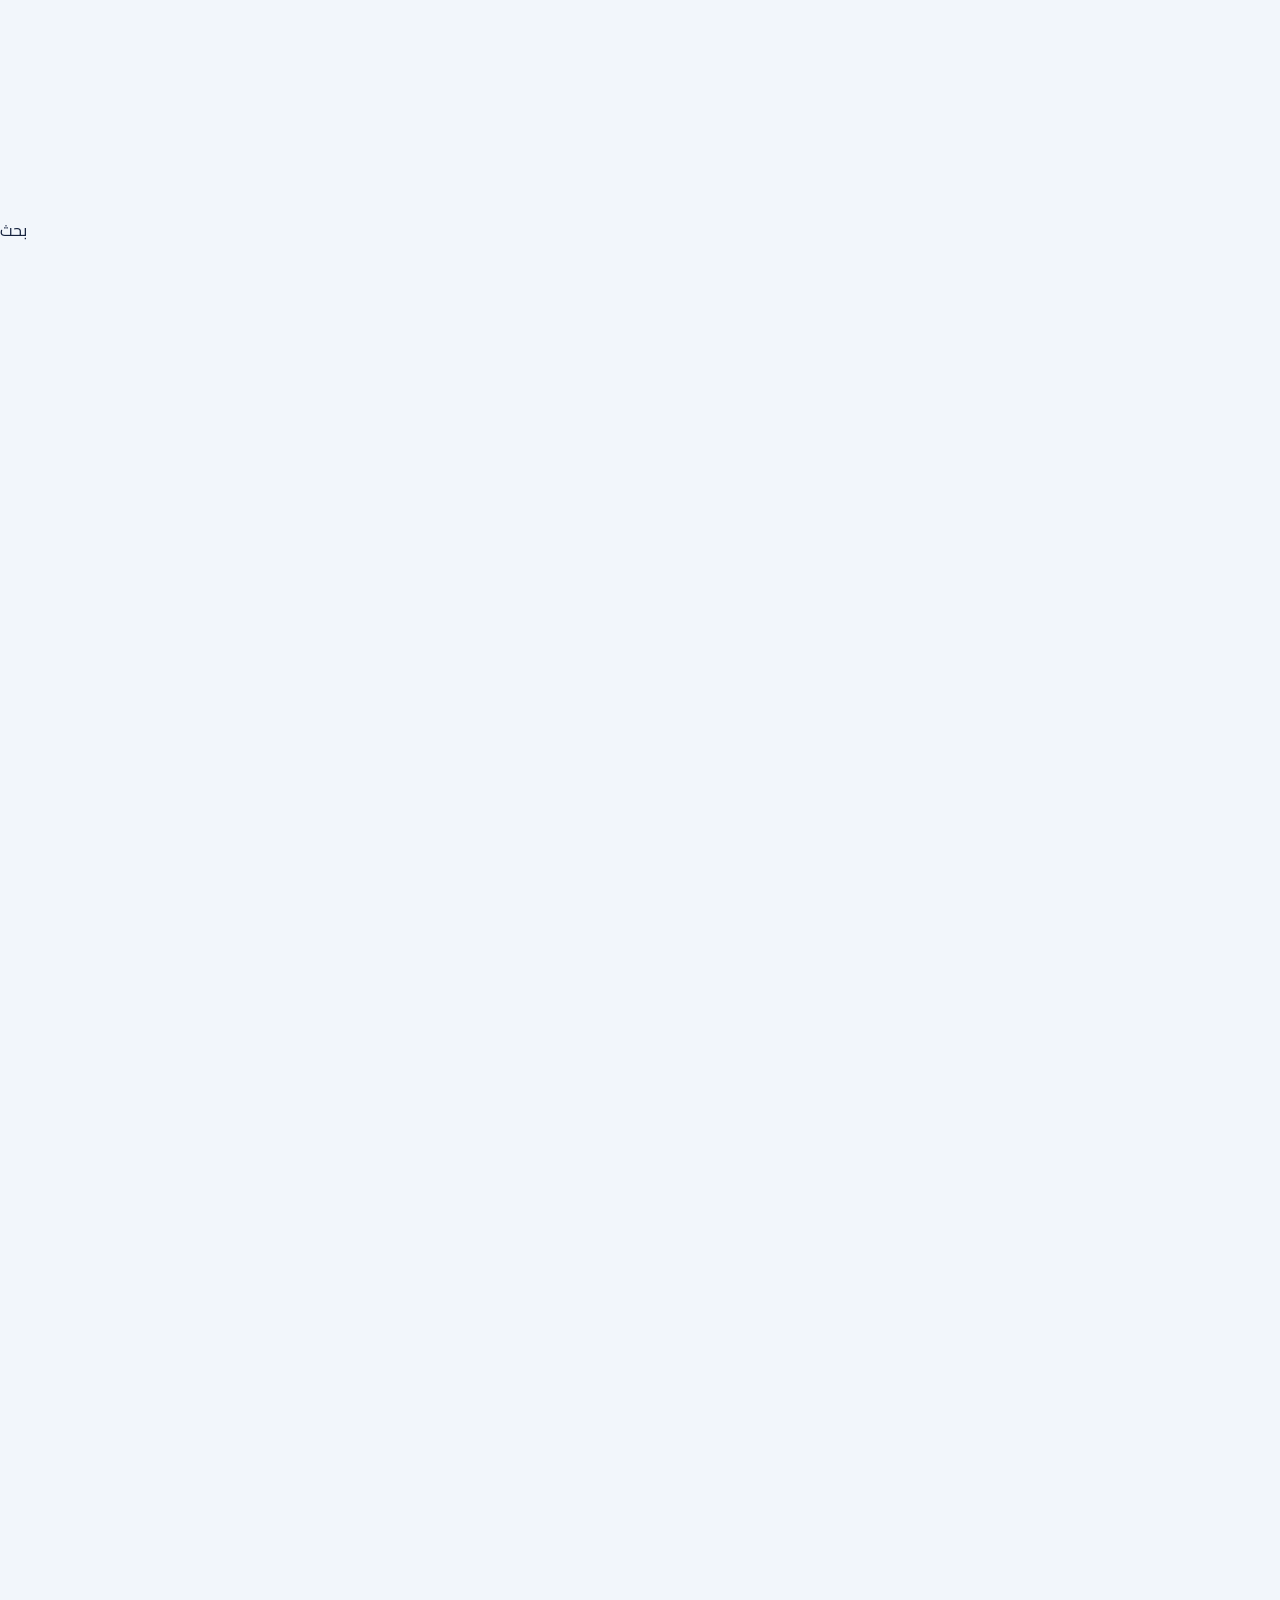
==== commit 820189e3: "Add files via upload" ====
--- a/index.html
+++ b/index.html
@@ -1,18 +1,147 @@
 <!doctype html>
 <html lang="ar" dir="rtl">
 <head>
-<meta charset="utf-8"><meta name="viewport" content="width=device-width, initial-scale=1">
-<meta name="theme-color" content="#f7f4ee"><meta name="description" content="تصفّح الكتب حسب التصنيف. مكتبة تضم 50 كتابًا، مع خلاصات موسعة ومساحات للتعلّم والتطبيق.">
-<title>زبدة المعرفة | مكتبة الكتب</title><link rel="stylesheet" href="new-version/style.css?v=9">
+<meta charset="utf-8">
+<meta name="viewport" content="width=device-width, initial-scale=1">
+<title>زبدة المعرفة</title>
+<meta name="description" content="ملخصات صوتية ومكتوبة لخمسين كتابًا مهمًا.">
+<link rel="preconnect" href="https://fonts.googleapis.com">
+<link href="https://fonts.googleapis.com/css2?family=Cairo:wght@400;600;800&display=swap" rel="stylesheet">
+<style>
+*{box-sizing:border-box}
+body{margin:0;font-family:'Cairo',system-ui,sans-serif;background:#F2F6FB;color:#14213D;line-height:1.6}
+a{color:#14213D;text-decoration:none}
+a:focus-visible,button:focus-visible,input:focus-visible{outline:3px solid #2F5F99;outline-offset:2px}
+.sr{position:absolute;left:-9999px}
+.top{display:flex;align-items:center;justify-content:space-between;gap:16px;padding:16px 5vw;background:#fff;border-bottom:1px solid #DCE5EF}
+.logo{font-size:26px;font-weight:800;color:#2F5F99}
+.nav{display:flex;gap:26px;font-size:17px;font-weight:600}
+.nav a[aria-current]{color:#2F5F99;border-bottom:3px solid #2F5F99}
+main{max-width:1100px;margin:0 auto;padding:32px 20px 80px;outline:0}
+.hero h1{margin:0 0 8px;font-size:clamp(30px,5vw,44px);font-weight:800;line-height:1.3}
+.hero p{margin:0 0 16px;font-size:19px;color:#4A5B73}
+input[type=search]{width:100%;max-width:560px;padding:14px 18px;font:inherit;font-size:17px;border:1px solid #B9C7D9;border-radius:12px;background:#fff}
+.chips{display:flex;gap:10px;flex-wrap:wrap;margin:22px 0}
+.chip{padding:9px 18px;border-radius:999px;color:#fff;font-weight:600;font-size:16px}
+.chip.on{outline:3px solid #14213D;outline-offset:2px}
+.grid{display:grid;grid-template-columns:repeat(auto-fill,minmax(270px,1fr));gap:18px}
+.card{background:#fff;border:1px solid #DCE5EF;border-radius:16px;padding:20px;display:flex;flex-direction:column;gap:8px}
+.card:hover{border-color:#2F5F99;box-shadow:0 4px 14px rgba(20,33,61,.08)}
+.card h3{margin:0;font-size:20px;font-weight:800}
+.au{margin:0;font-size:15px;color:#4A5B73}
+.tag{font-size:13px;font-weight:600;color:#fff;border-radius:8px;padding:2px 10px;align-self:flex-start}
+.meta{display:flex;align-items:center;gap:8px;color:#2F5F99;font-weight:600;font-size:15px;margin-top:4px}
+.tri{width:0;height:0;border-left:11px solid #2F5F99;border-top:7px solid transparent;border-bottom:7px solid transparent;display:inline-block}
+.empty{font-size:18px;color:#4A5B73}
+.crumb{display:flex;align-items:center;flex-wrap:wrap;gap:12px;font-size:16px;color:#4A5B73;margin-bottom:20px}
+.back,.sp{font:inherit;font-size:15px;color:#14213D;background:#fff;border:1px solid #B9C7D9;border-radius:10px;padding:8px 16px;cursor:pointer}
+.bh h1{margin:0;font-size:clamp(30px,5vw,42px);font-weight:800;line-height:1.3}
+.bh p{margin:4px 0 12px;font-size:18px;color:#4A5B73}
+.sp[aria-pressed=true]{background:#14213D;color:#fff;border-color:#14213D}
+.player{background:#14213D;color:#fff;border-radius:16px;padding:18px 22px;display:flex;align-items:center;gap:18px;flex-wrap:wrap;margin:20px 0}
+.pbtn{width:56px;height:56px;border-radius:50%;border:0;background:#fff;display:flex;align-items:center;justify-content:center;cursor:pointer;flex:none}
+.pbtn i{width:0;height:0;border-left:16px solid #14213D;border-top:10px solid transparent;border-bottom:10px solid transparent}
+.pbtn.playing i{width:6px;height:18px;border:0;border-left:5px solid #14213D;border-right:5px solid #14213D;box-sizing:content-box}
+.pm{flex:1;min-width:200px}
+.pm input{width:100%;accent-color:#6FD3C4}
+.tm{display:flex;justify-content:space-between;font-size:15px}
+.spd{display:flex;gap:8px}
+.spd .sp{background:transparent;color:#fff;border-color:#8A9BB8}
+.spd .sp[aria-pressed=true]{background:#6FD3C4;border-color:#6FD3C4;color:#14213D}
+.soon{background:#fff;border:1px dashed #B9C7D9;border-radius:16px;padding:16px 22px;margin:20px 0;color:#4A5B73;font-size:17px}
+.sec{background:#fff;border:1px solid #DCE5EF;border-radius:16px;padding:22px 26px;margin-bottom:18px}
+.sec h2,.gist h2{margin:0 0 8px;font-size:24px;font-weight:800}
+.sec p,.gist p{margin:0 0 12px;font-size:19px;line-height:1.9;color:#26354D}
+.sec p:last-child{margin:0}
+.sec.note p{font-size:16px;color:#4A5B73}
+.gist{background:#14213D;border-radius:16px;padding:22px 26px;margin-bottom:18px;color:#fff}
+.gist h2{color:#6FD3C4}.gist p{color:#fff;margin:0}
+.pn{display:flex;justify-content:space-between;gap:16px;font-weight:600;margin-top:24px}
+.cg{display:grid;grid-template-columns:repeat(auto-fill,minmax(300px,1fr));gap:18px}
+.cc{color:#fff;border-radius:16px;padding:26px;display:flex;flex-direction:column;gap:6px}
+.cc a,.cc{color:#fff}.cc h3{margin:0;font-size:24px;font-weight:800}.cc span{font-size:16px}
+.bnav{display:none}
+@media(max-width:700px){.nav{display:none}.top{padding:14px 20px}
+.bnav{display:flex;justify-content:space-around;position:fixed;bottom:0;right:0;left:0;background:#fff;border-top:1px solid #DCE5EF;padding:12px 0;font-weight:600;z-index:5}
+.bnav a[aria-current]{color:#2F5F99}main{padding-bottom:100px}}
+</style>
 </head>
 <body>
-<header id="top" class="site-header"><a class="brand" href="#top" aria-label="زبدة المعرفة"><span class="brand-icon">ز</span><span>زبدة المعرفة<small>مكتبة كتب مرتبة حسب اهتماماتك</small></span></a><nav><a href="#categories">التصنيفات</a><a href="#library">الكتب</a><a href="#about">عن المكتبة</a></nav><a class="header-cta" href="#categories">تصفّح الكتب <span>←</span></a></header>
-<main>
-<section class="hero catalog-hero"><div class="hero-copy"><div class="eyebrow"><i></i> مكتبتك تبدأ من اهتمامك</div><h1>اختر تصنيفك،<br><em>واكتشف كتابك القادم.</em></h1><p>تصفّح الكتب حسب الموضوع، تعرّف على أغلفتها وبياناتها، واحفظ ما تريد قراءته.</p><div class="hero-actions"><a class="button primary" href="#categories">اختر تصنيفًا <span>←</span></a><span class="quiet-link">50 كتابًا · 10 ملخصات موسعة متاحة</span></div></div><div class="hero-visual" aria-label="كتب مصنّفة"><div class="sun"></div><div class="floating-note">مكتبة مرتّبة<br><b>على ذوقك واهتمامك</b></div><div class="book book-back"><span>اكتشف فكرة جديدة</span></div><div class="book book-front"><small>زبدة المعرفة</small><b>كل كتاب<br>في مكانه<br>المناسب</b><i></i></div><div class="plant">✳</div><div class="visual-caption">ابدأ من التصنيف <span>✦</span></div></div></section>
-<section class="catalog-intro"><span class="intro-mark">✳</span><div><b>رفوف واضحة، واختيار أسهل</b><p>ابدأ بالتصنيف الأقرب إليك، ثم تصفّح عناوين الكتب وأغلفتها.</p></div><span class="catalog-count"><strong id="booksCount">50</strong><small>كتاب متاح الآن</small></span></section>
-<section id="categories" class="categories section"><div class="section-heading"><div><div class="eyebrow">تصفّح حسب اهتمامك</div><h2>ما المجال الذي تبحث عنه؟</h2></div><p>اختر تصنيفًا لعرض الكتب المرتبطة به.</p></div><div id="categoryFilters" class="category-filters"></div></section>
-<section id="catalogSection" class="library section"><div class="section-heading library-heading"><div><div class="eyebrow">عناوين مختارة</div><h2>الكتب على الرف</h2></div><label class="search-box"><span>⌕</span><input id="searchBooks" type="search" placeholder="ابحث عن كتاب أو مؤلف" aria-label="ابحث عن كتاب أو مؤلف"></label></div><div id="bookGrid" class="book-grid"></div></section>
-<section id="method" class="method section"><div class="method-title"><div class="eyebrow">على مراحل</div><h2>نرتّب المكتبة أولًا،<br>ثم نضيف محتوى الكتب.</h2></div><div class="steps"><article><span>١</span><div><h3>تصفّح التصنيفات</h3><p>اختر المجال الذي يهمك الآن.</p></div></article><article><span>٢</span><div><h3>تعرّف على الكتب</h3><p>اطّلع على الغلاف والعنوان والمؤلف.</p></div></article><article><span>٣</span><div><h3>المحتوى لاحقًا</h3><p>تضاف الملخصات والتسجيلات الصوتية تدريجيًا.</p></div></article></div></section>
-<section id="bookDetail" class="detail section hidden"><button id="backBtn" class="back">→ العودة إلى الكتب</button><div id="detailContent"></div></section>
-<section id="about" class="closing"><div><span>“</span><h2>كل رحلة قراءة تبدأ<br>باختيار الكتاب المناسب.</h2><p>نبني المكتبة خطوة بخطوة — التصنيفات والكتب أولًا، والمحتوى لاحقًا.</p></div><a href="#categories">استكشف التصنيفات ←</a></section>
-</main><footer><a class="brand" href="#"><span class="brand-icon">ز</span><span>زبدة المعرفة<small>المعرفة التي تبقى</small></span></a><span>نضيف الملخصات والتسجيلات الصوتية تدريجيًا.</span><a href="#">إلى الأعلى ↑</a></footer><script src="new-version/app.js?v=12"></script></body></html>+<header class="top"><a class="logo" href="#/">زبدة المعرفة</a>
+<nav class="nav" aria-label="التنقل الرئيسي"><a href="#/" data-r="home">الرئيسية</a><a href="#/cats" data-r="cats">التصنيفات</a><a href="#/saved" data-r="saved">المحفوظات</a></nav></header>
+<main id="app" tabindex="-1"></main>
+<nav class="bnav" aria-label="التنقل السفلي"><a href="#/" data-r="home">الرئيسية</a><a href="#/cats" data-r="cats">التصنيفات</a><a href="#/saved" data-r="saved">المحفوظات</a></nav>
+<script src="data.js"></script>
+<script>
+(function(){
+var C=[null,{n:'التفكير واتخاذ القرار',s:'التفكير',c:'#2F5F99'},{n:'المال والأعمال',s:'المال',c:'#14766A'},{n:'تطوير الذات والإنتاجية',s:'تطوير الذات',c:'#6A4FB3'},{n:'الأدب والقراءة',s:'الأدب',c:'#B3366A'},{n:'التاريخ والفلسفة والتصميم',s:'التاريخ والفلسفة',c:'#3F7A2E'}];
+var H={idea:'#2F5F99',main:'#14766A',crit:'#B3366A',tip:'#6A4FB3',why:'#3F7A2E',note:'#4A5B73'};
+var B=window.BOOKS,app=document.getElementById('app'),KEY='zobda-saved',KS='zobda-speed';
+function esc(s){return String(s).replace(/[&<>"]/g,function(m){return{'&':'&amp;','<':'&lt;','>':'&gt;','"':'&quot;'}[m]})}
+function ar(s){return String(s).replace(/\d/g,function(d){return'٠١٢٣٤٥٦٧٨٩'[d]})}
+function mins(s){return ar(Math.max(1,Math.round(s/60)))+' د'}
+function fmt(s){s=Math.floor(s||0);var r=s%60;return ar(Math.floor(s/60)+':'+(r<10?'0':'')+r)}
+function get(k,d){try{return JSON.parse(localStorage.getItem(k))||d}catch(e){return d}}
+function put(k,v){try{localStorage.setItem(k,JSON.stringify(v))}catch(e){}}
+function card(b){var c=C[b.cat];return'<a class="card" href="#/b/'+b.id+'"><span class="tag" style="background:'+c.c+'">'+c.s+'</span><h3>'+esc(b.title)+'</h3><p class="au">'+esc(b.author)+'</p><span class="meta">'+(b.audio?'<i class="tri"></i>استمع'+(b.dur?' · '+mins(b.dur):''):(b.sec?'اقرأ الملخص':'قريبًا'))+'</span></a>'}
+function home(cat,savedOnly){
+ var saved=get(KEY,[]);
+ var list=B.filter(function(b){return(!cat||b.cat===cat)&&(!savedOnly||saved.indexOf(b.id)>-1)});
+ var chips='<a class="chip'+(!cat&&!savedOnly?' on':'')+'" style="background:#14213D" href="#/">الكل '+ar(B.length)+'</a>';
+ for(var i=1;i<6;i++)chips+='<a class="chip'+(cat===i?' on':'')+'" style="background:'+C[i].c+'" href="#/c/'+i+'"'+(cat===i?' aria-current="true"':'')+'>'+C[i].n+'</a>';
+ app.innerHTML='<section class="hero"><h1>'+(savedOnly?'المحفوظات':cat?C[cat].n:'خلاصة '+ar(B.length)+' كتابًا في دقائق')+'</h1><p>'+(savedOnly?'الكتب التي حفظتها للرجوع إليها.':'اقرأ الملخص أو اسمعه، وقرّر أي كتاب يستحق وقتك.')+'</p><label class="sr" for="q">بحث</label><input id="q" type="search" placeholder="ابحث عن كتاب أو مؤلف"></section><div class="chips" role="group" aria-label="التصنيفات">'+chips+'</div><div class="grid" id="g"></div><p class="empty" id="em" hidden></p>';
+ var g=document.getElementById('g'),em=document.getElementById('em');
+ function fill(q){var l=list.filter(function(b){return!q||(b.title+' '+b.author).toLowerCase().indexOf(q)>-1});g.innerHTML=l.map(card).join('');em.hidden=l.length>0;em.textContent=savedOnly&&!q?'لم تحفظ أي كتاب بعد. افتح كتابًا واضغط «حفظ».':'لا توجد نتائج.'}
+ fill('');document.getElementById('q').addEventListener('input',function(e){fill(e.target.value.trim().toLowerCase())});
+}
+function cats(){
+ app.innerHTML='<section class="hero"><h1>التصنيفات</h1><p>اختر مجالًا لتبدأ منه.</p></section><div class="cg" style="margin-top:20px">'+C.slice(1).map(function(c,i){var n=B.filter(function(b){return b.cat===i+1}).length;return'<a class="cc" style="background:'+c.c+'" href="#/c/'+(i+1)+'"><h3>'+c.n+'</h3><span>'+ar(n)+' كتب</span></a>'}).join('')+'</div>';
+}
+function book(id){
+ var b=B.filter(function(x){return x.id===id})[0];if(!b)return home(0);
+ var c=C[b.cat],same=B.filter(function(x){return x.cat===b.cat}),ix=same.indexOf(b),pv=same[ix-1],nx=same[ix+1],sv=get(KEY,[]).indexOf(b.id)>-1;
+ var h='<nav class="crumb" aria-label="مسار التنقل"><button class="back" id="bk">رجوع →</button><a href="#/">الرئيسية</a><span aria-hidden="true">/</span><a href="#/c/'+b.cat+'" style="color:'+c.c+';font-weight:700">'+c.n+'</a></nav><header class="bh"><h1>'+esc(b.title)+'</h1><p>'+esc(b.author)+' · '+c.n+'</p><button class="sp" id="sv" aria-pressed="'+sv+'">'+(sv?'محفوظ':'حفظ')+'</button></header>';
+ if(b.audio){h+='<section class="player" aria-label="مشغّل الصوت"><audio id="au" src="'+b.audio+'" preload="metadata"></audio><button class="pbtn" id="pp" aria-label="تشغيل"><i></i></button><div class="pm"><input id="sk" type="range" min="0" max="100" step="0.1" value="0" aria-label="موضع التشغيل"><div class="tm"><span id="t1">'+fmt(0)+'</span><span id="t2">'+fmt(b.dur||0)+'</span></div></div><div class="spd" role="group" aria-label="سرعة التشغيل">'+[0.8,1,1.25].map(function(r){return'<button class="sp" data-r="'+r+'" aria-pressed="false">'+ar(r)+'×</button>'}).join('')+'</div></section>'}
+ else h+='<p class="soon">الصوت قريبًا لهذا الكتاب.</p>';
+ if(b.sec){b.sec.forEach(function(s){
+  if(s.k==='gist')h+='<section class="gist"><h2>الزبدة</h2><p>'+esc(s.t)+'</p></section>';
+  else h+='<section class="sec'+(s.k==='note'?' note':'')+'"><h2 style="color:'+H[s.k]+'">'+s.h+'</h2>'+(s.k==='main'?s.t.map(function(p){return'<p>'+esc(p)+'</p>'}).join(''):'<p>'+esc(s.t)+'</p>')+'</section>'})}
+ else h+='<p class="soon">الملخص المكتوب قريبًا لهذا الكتاب.</p>';
+ h+='<nav class="pn" aria-label="الكتب في نفس التصنيف">'+(pv?'<a href="#/b/'+pv.id+'">→ '+esc(pv.title)+'</a>':'<span></span>')+(nx?'<a href="#/b/'+nx.id+'">'+esc(nx.title)+' ←</a>':'<span></span>')+'</nav>';
+ app.innerHTML=h;
+ document.title=b.title+' — زبدة المعرفة';
+ document.getElementById('bk').onclick=function(){history.length>1?history.back():location.hash='#/'};
+ document.getElementById('sv').onclick=function(){var a=get(KEY,[]),i=a.indexOf(b.id);i>-1?a.splice(i,1):a.push(b.id);put(KEY,a);this.setAttribute('aria-pressed',i<0);this.textContent=i<0?'محفوظ':'حفظ'};
+ if(b.audio)player(b);
+}
+function player(b){
+ var au=document.getElementById('au'),pp=document.getElementById('pp'),sk=document.getElementById('sk'),t1=document.getElementById('t1'),t2=document.getElementById('t2');
+ pp.onclick=function(){au.paused?au.play().catch(function(){}):au.pause()};
+ au.onplay=function(){pp.classList.add('playing');pp.setAttribute('aria-label','إيقاف مؤقت')};
+ au.onpause=function(){pp.classList.remove('playing');pp.setAttribute('aria-label','تشغيل')};
+ au.onended=function(){au.currentTime=0;sk.value=0;t1.textContent=fmt(0)};
+ au.onloadedmetadata=function(){t2.textContent=fmt(au.duration)};
+ au.onerror=function(){t2.textContent='تعذر تحميل الصوت'};
+ au.ontimeupdate=function(){if(au.duration)sk.value=au.currentTime/au.duration*100;t1.textContent=fmt(au.currentTime)};
+ sk.oninput=function(){if(au.duration)au.currentTime=sk.value/100*au.duration};
+ var sp=get(KS,1),bs=document.querySelectorAll('.spd .sp');
+ function setSpeed(r){au.playbackRate=r;put(KS,r);bs.forEach(function(x){x.setAttribute('aria-pressed',Number(x.dataset.r)===r)})}
+ bs.forEach(function(x){x.onclick=function(){setSpeed(Number(x.dataset.r))}});setSpeed(sp);
+}
+function route(){
+ var p=location.hash.replace(/^#\/?/,'').split('/');document.title='زبدة المعرفة';
+ var k='home';
+ if(p[0]==='b'&&p[1]){k='';book(decodeURIComponent(p[1]))}
+ else if(p[0]==='c'){home(+p[1]||0)}
+ else if(p[0]==='cats'){k='cats';cats()}
+ else if(p[0]==='saved'){k='saved';home(0,true)}
+ else home(0);
+ if(p[0]==='c')k='';
+ document.querySelectorAll('[data-r]').forEach(function(a){if(a.dataset.r===k&&k)a.setAttribute('aria-current','page');else a.removeAttribute('aria-current')});
+ window.scrollTo(0,0);
+}
+window.addEventListener('hashchange',route);route();
+})();
+</script>
+</body>
+</html>
